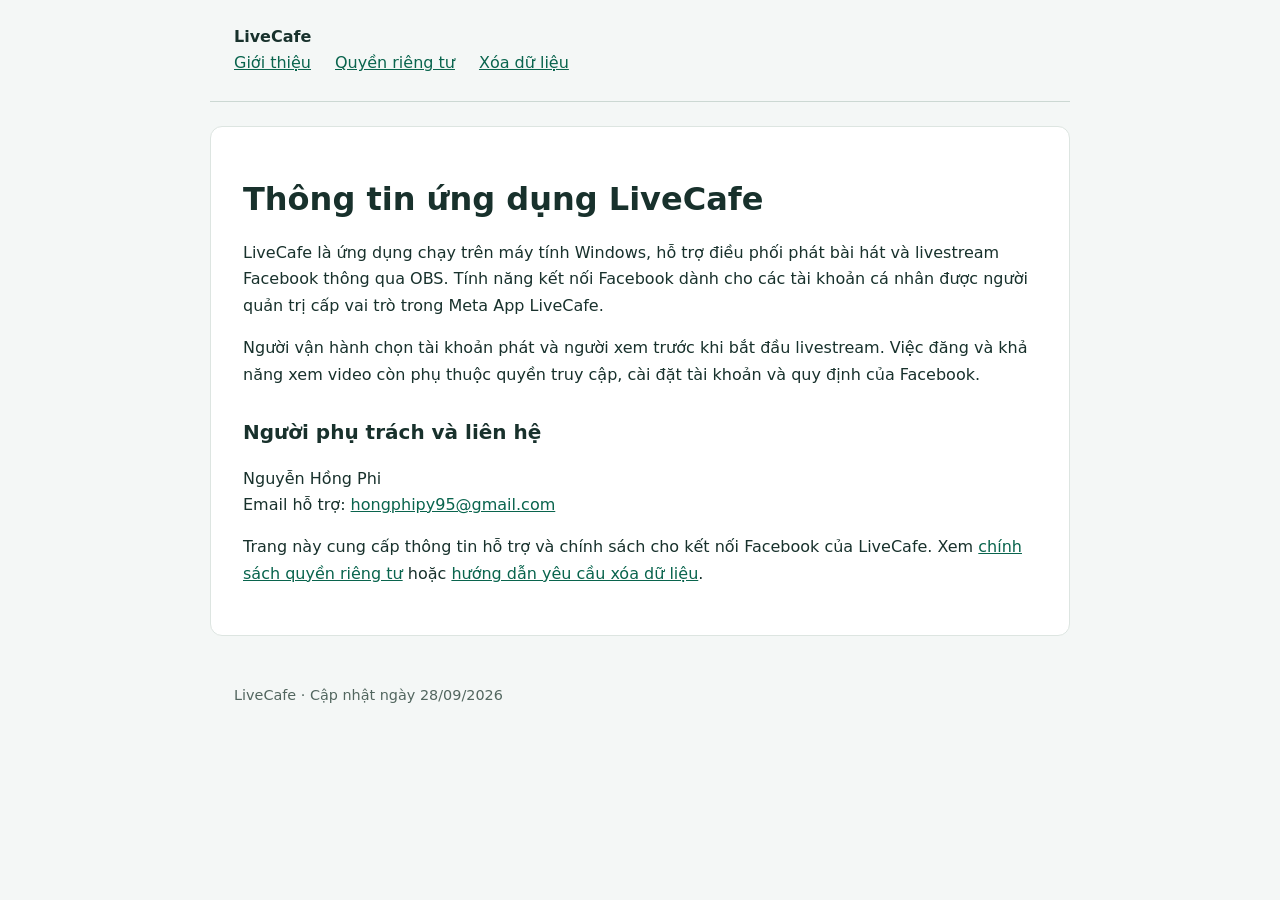
==== index.html @ 020ec1a1 "docs: publish LiveCafe support and privacy pages" ====
<!doctype html>
<html lang="vi"><head><meta charset="utf-8"><meta name="viewport" content="width=device-width,initial-scale=1"><title>LiveCafe — Thông tin ứng dụng</title><link rel="stylesheet" href="style.css"></head>
<body><header><strong>LiveCafe</strong><nav aria-label="Điều hướng"><a href="index.html">Giới thiệu</a><a href="privacy.html">Quyền riêng tư</a><a href="data-deletion.html">Xóa dữ liệu</a></nav></header>
<main><h1>Thông tin ứng dụng LiveCafe</h1>
<p>LiveCafe là ứng dụng chạy trên máy tính Windows, hỗ trợ điều phối phát bài hát và livestream Facebook thông qua OBS. Tính năng kết nối Facebook dành cho các tài khoản cá nhân được người quản trị cấp vai trò trong Meta App LiveCafe.</p>
<p>Người vận hành chọn tài khoản phát và người xem trước khi bắt đầu livestream. Việc đăng và khả năng xem video còn phụ thuộc quyền truy cập, cài đặt tài khoản và quy định của Facebook.</p>
<h2>Người phụ trách và liên hệ</h2><p>Nguyễn Hồng Phi<br>Email hỗ trợ: <a href="mailto:hongphipy95@gmail.com">hongphipy95@gmail.com</a></p>
<p>Trang này cung cấp thông tin hỗ trợ và chính sách cho kết nối Facebook của LiveCafe. Xem <a href="privacy.html">chính sách quyền riêng tư</a> hoặc <a href="data-deletion.html">hướng dẫn yêu cầu xóa dữ liệu</a>.</p>
</main><footer>LiveCafe · Cập nhật ngày 28/09/2026</footer></body></html>
---- style.css ----
:root{font-family:system-ui,-apple-system,"Segoe UI",sans-serif;color:#18312c;background:#f4f7f6;line-height:1.65}*{box-sizing:border-box}body{margin:0}header,main,footer{max-width:860px;margin:auto;padding:24px}header{border-bottom:1px solid #ccd8d3}nav{display:flex;flex-wrap:wrap;gap:12px 24px}a{color:#09644d}main{background:white;margin:24px auto;border:1px solid #dde5e1;border-radius:12px;padding:32px}h1{line-height:1.2;font-size:2rem}h2{font-size:1.25rem;margin-top:28px}li{margin:8px 0}.draft{padding:12px 16px;background:#fff3d3;border-left:4px solid #aa7100}footer{font-size:.9rem;color:#52665f}@media(max-width:600px){main{margin:12px;padding:20px}header,footer{padding:20px}}
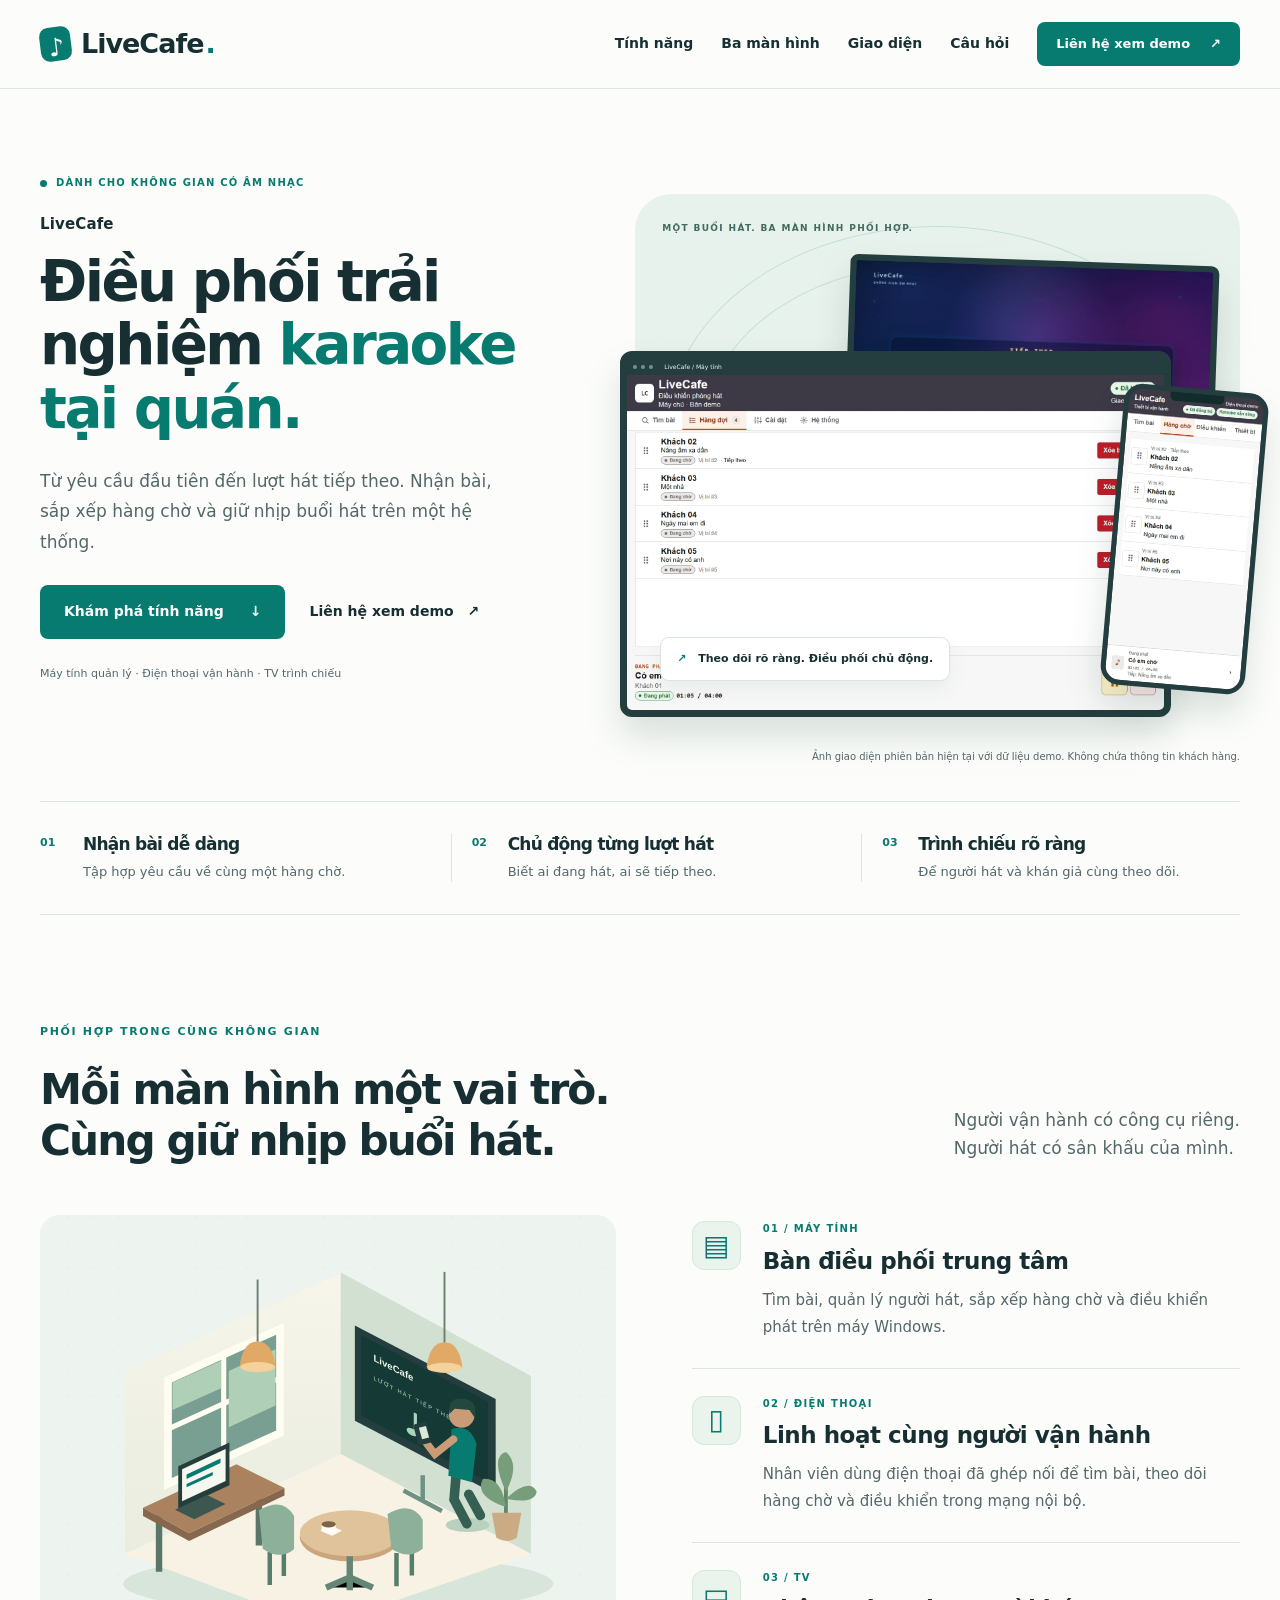
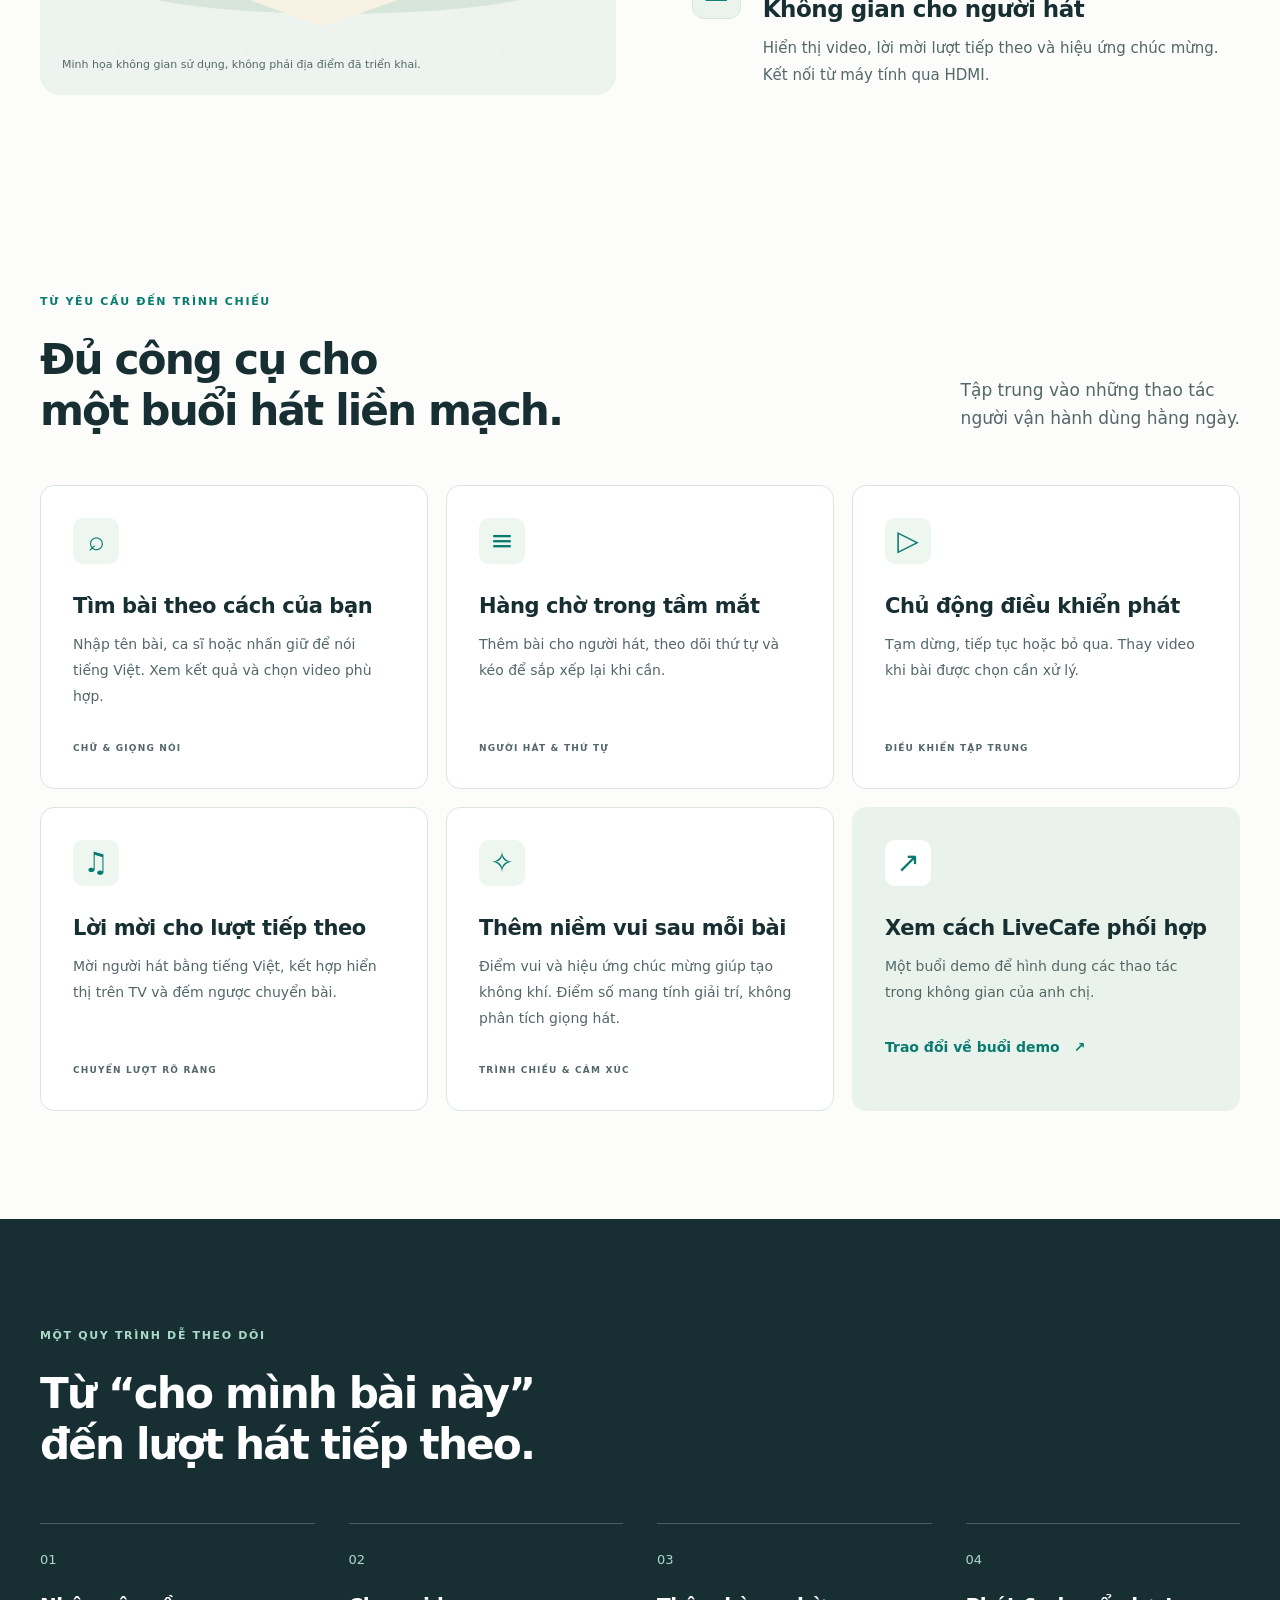
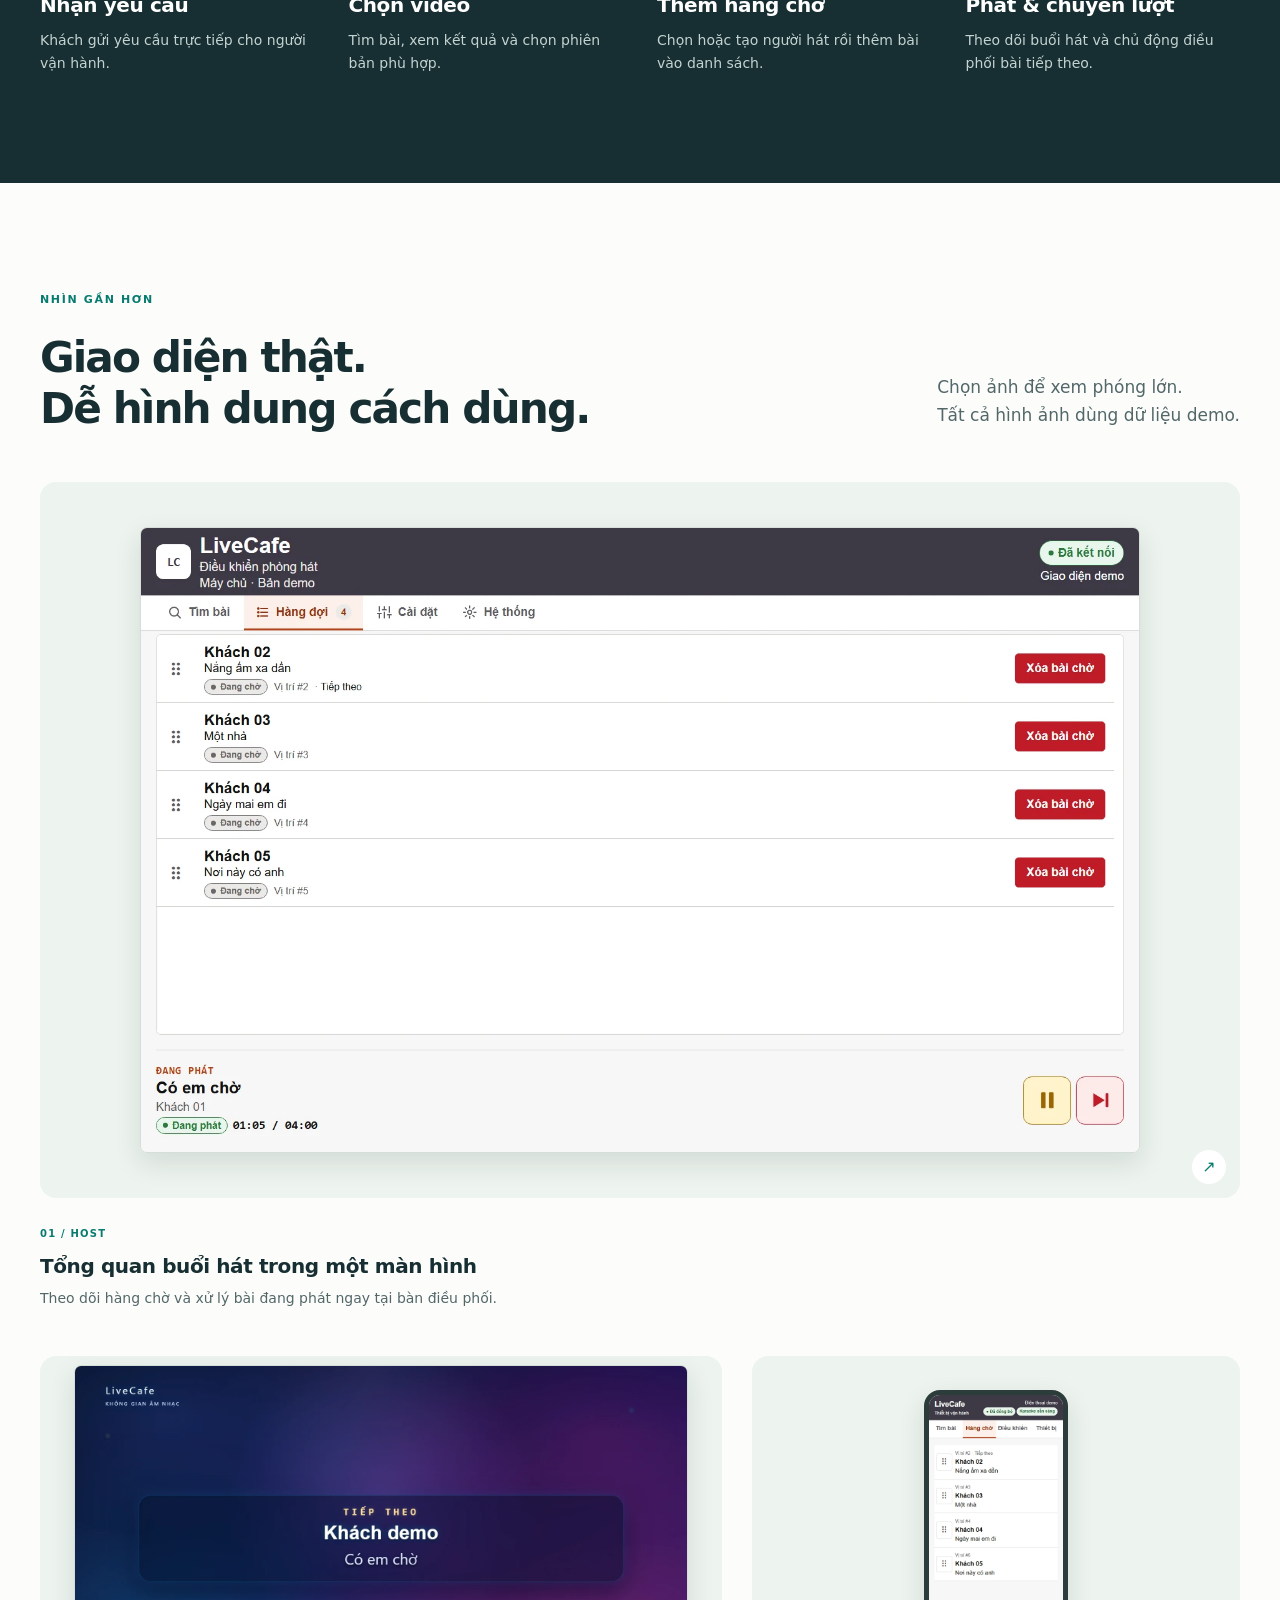
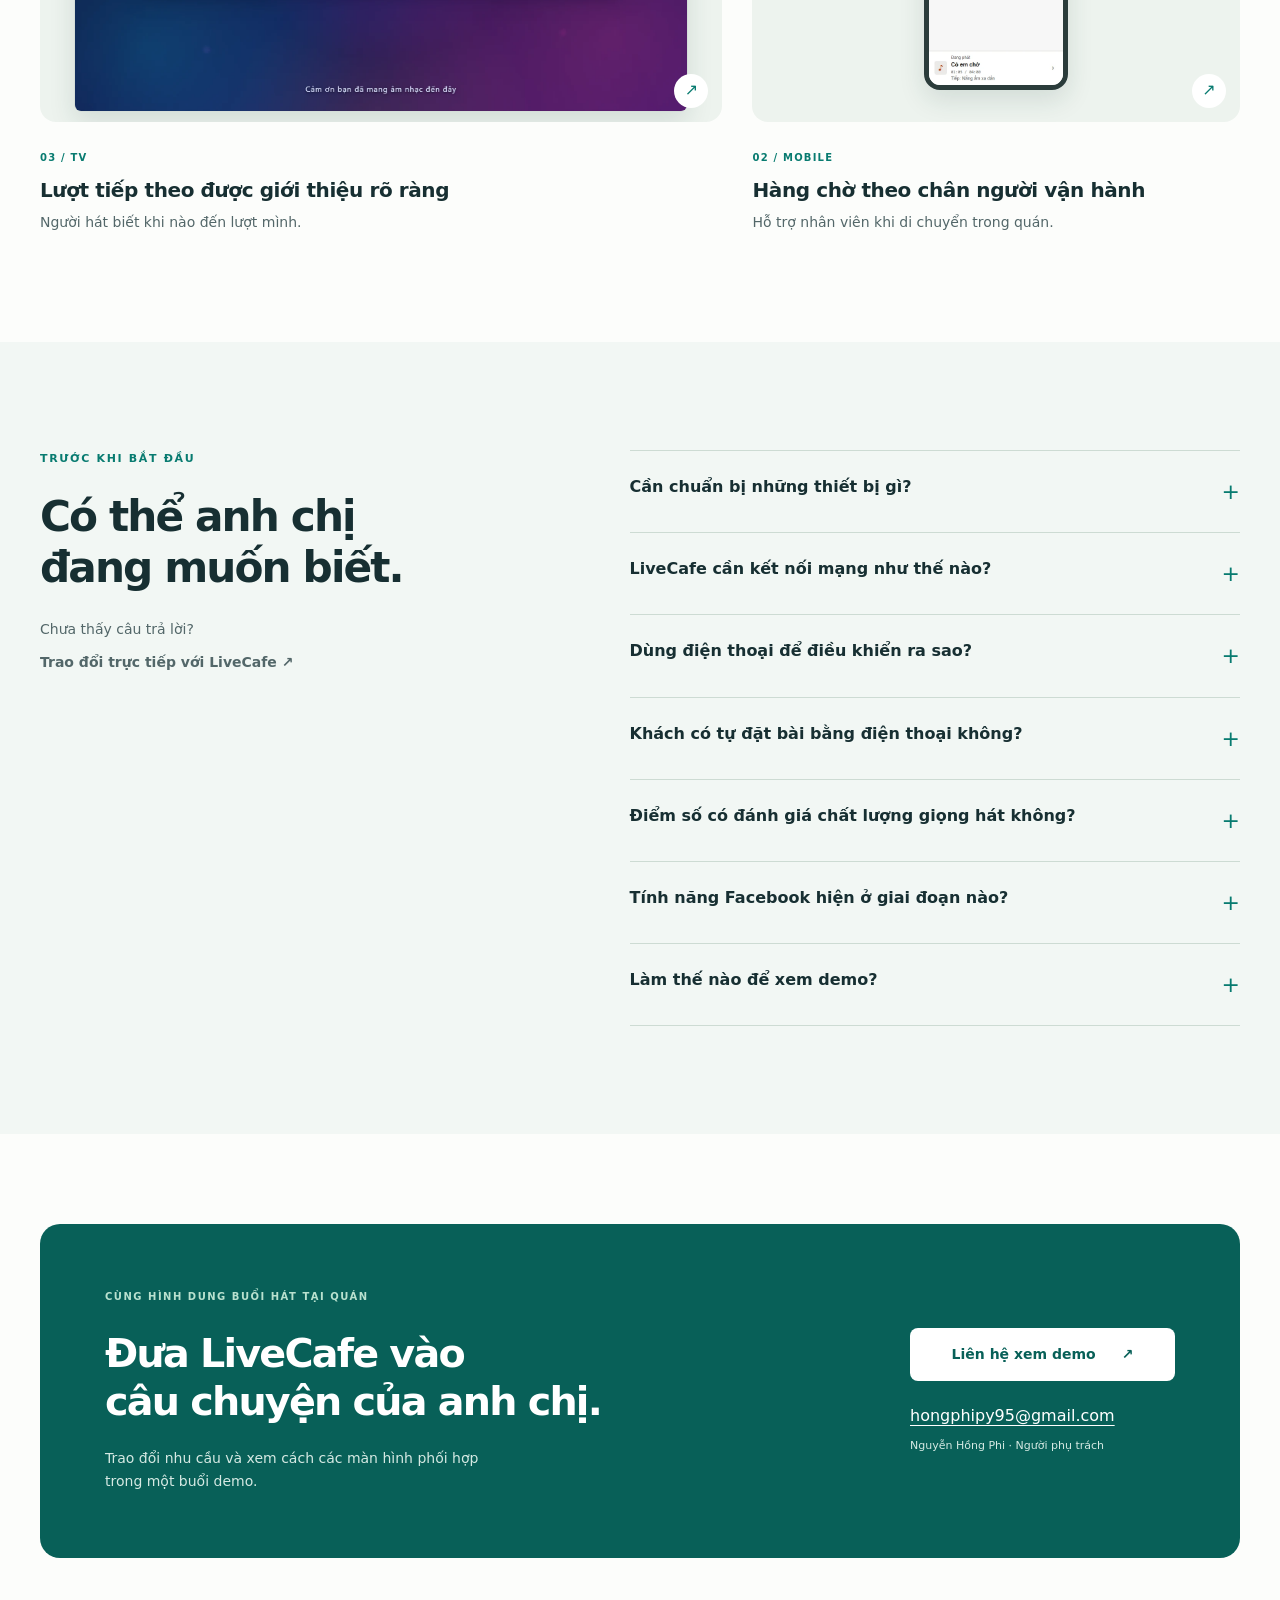
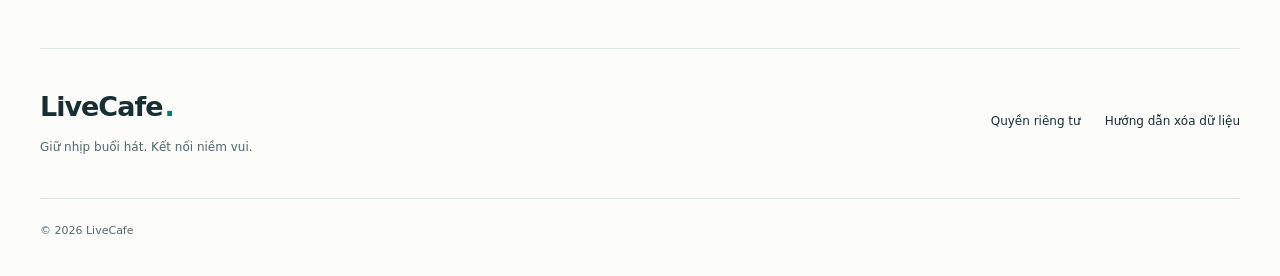
==== commit 1a99eae0: "feat: introduce LiveCafe karaoke product website" ====
--- a/index.html
+++ b/index.html
@@ -1,9 +1,86 @@
 <!doctype html>
-<html lang="vi"><head><meta charset="utf-8"><meta name="viewport" content="width=device-width,initial-scale=1"><title>LiveCafe — Thông tin ứng dụng</title><link rel="stylesheet" href="style.css"></head>
-<body><header><strong>LiveCafe</strong><nav aria-label="Điều hướng"><a href="index.html">Giới thiệu</a><a href="privacy.html">Quyền riêng tư</a><a href="data-deletion.html">Xóa dữ liệu</a></nav></header>
-<main><h1>Thông tin ứng dụng LiveCafe</h1>
-<p>LiveCafe là ứng dụng chạy trên máy tính Windows, hỗ trợ điều phối phát bài hát và livestream Facebook thông qua OBS. Tính năng kết nối Facebook dành cho các tài khoản cá nhân được người quản trị cấp vai trò trong Meta App LiveCafe.</p>
-<p>Người vận hành chọn tài khoản phát và người xem trước khi bắt đầu livestream. Việc đăng và khả năng xem video còn phụ thuộc quyền truy cập, cài đặt tài khoản và quy định của Facebook.</p>
-<h2>Người phụ trách và liên hệ</h2><p>Nguyễn Hồng Phi<br>Email hỗ trợ: <a href="mailto:hongphipy95@gmail.com">hongphipy95@gmail.com</a></p>
-<p>Trang này cung cấp thông tin hỗ trợ và chính sách cho kết nối Facebook của LiveCafe. Xem <a href="privacy.html">chính sách quyền riêng tư</a> hoặc <a href="data-deletion.html">hướng dẫn yêu cầu xóa dữ liệu</a>.</p>
-</main><footer>LiveCafe · Cập nhật ngày 28/09/2026</footer></body></html>
+<html lang="vi">
+<head>
+  <meta charset="utf-8">
+  <meta name="viewport" content="width=device-width,initial-scale=1">
+  <meta name="theme-color" content="#087b70">
+  <title>LiveCafe — Điều phối trải nghiệm karaoke tại quán</title>
+  <meta name="description" content="Nhận yêu cầu bài hát, quản lý hàng chờ và điều phối lượt hát với LiveCafe. Máy tính, điện thoại vận hành và TV cùng phối hợp. Liên hệ xem demo.">
+  <link rel="canonical" href="https://hongphipy95.github.io/livecafe-site/">
+  <meta property="og:type" content="website">
+  <meta property="og:locale" content="vi_VN">
+  <meta property="og:title" content="LiveCafe — Điều phối trải nghiệm karaoke tại quán">
+  <meta property="og:description" content="Từ yêu cầu đầu tiên đến lượt hát tiếp theo. Khám phá LiveCafe và liên hệ xem demo.">
+  <meta property="og:url" content="https://hongphipy95.github.io/livecafe-site/">
+  <meta property="og:image" content="https://hongphipy95.github.io/livecafe-site/assets/share.jpg">
+  <meta property="og:image:width" content="1200"><meta property="og:image:height" content="630">
+  <meta property="og:image:alt" content="LiveCafe — Máy tính, điện thoại và TV phối hợp điều phối karaoke">
+  <meta name="twitter:card" content="summary_large_image">
+  <link rel="icon" href="assets/favicon.svg" type="image/svg+xml">
+  <link rel="stylesheet" href="style.css">
+  <script src="site.js" defer></script>
+</head>
+<body>
+<a class="skip-link" href="#main">Đến nội dung chính</a>
+<header class="site-header"><div class="container header-inner">
+  <a class="wordmark" href="index.html" aria-label="LiveCafe — Trang chủ"><span class="brand-symbol" aria-hidden="true">♪</span>LiveCafe<span class="brand-dot">.</span></a>
+  <button class="menu-toggle" type="button" aria-expanded="false" aria-controls="main-nav" hidden>Menu <span aria-hidden="true">☰</span></button>
+  <nav id="main-nav" aria-label="Điều hướng chính"><a href="#tinh-nang">Tính năng</a><a href="#ba-man-hinh">Ba màn hình</a><a href="#giao-dien">Giao diện</a><a href="#cau-hoi">Câu hỏi</a><a class="button small" href="#lien-he">Liên hệ xem demo <span aria-hidden="true">↗</span></a></nav>
+</div></header>
+<main id="main">
+<section class="hero container" aria-labelledby="hero-title">
+  <div class="hero-copy"><p class="eyebrow"><span class="status-dot" aria-hidden="true"></span> DÀNH CHO KHÔNG GIAN CÓ ÂM NHẠC</p>
+    <h1 id="hero-title"><span class="hero-brand">LiveCafe</span>Điều phối trải nghiệm <em>karaoke tại quán.</em></h1>
+    <p class="lead">Từ yêu cầu đầu tiên đến lượt hát tiếp theo. Nhận bài, sắp xếp hàng chờ và giữ nhịp buổi hát trên một hệ thống.</p>
+    <div class="actions"><a class="button" href="#tinh-nang">Khám phá tính năng <span aria-hidden="true">↓</span></a><a class="text-link" href="mailto:hongphipy95@gmail.com?subject=LiveCafe%20%E2%80%94%20Li%C3%AAn%20h%E1%BB%87%20xem%20demo">Liên hệ xem demo <span aria-hidden="true">↗</span></a></div>
+    <p class="hero-note">Máy tính quản lý · Điện thoại vận hành · TV trình chiếu</p>
+  </div>
+  <div class="hero-visual"><div class="visual-orbit" aria-hidden="true"></div><span class="visual-caption">MỘT BUỔI HÁT. BA MÀN HÌNH PHỐI HỢP.</span>
+    <div class="device desktop-device"><div class="device-bar"><i></i><i></i><i></i><span>LiveCafe / Máy tính</span></div><img src="assets/host.webp" width="1600" height="1000" alt="Giao diện LiveCafe trên máy tính với danh sách người hát, bài chờ và điều khiển bài đang phát" fetchpriority="high"></div>
+    <div class="device tv-device"><img src="assets/tv.webp" width="1600" height="900" alt="TV hiển thị lời mời người hát tiếp theo trong dữ liệu demo"></div>
+    <div class="device phone-device"><div class="phone-speaker" aria-hidden="true"></div><img src="assets/mobile.webp" width="390" height="844" alt="Điện thoại của người vận hành hiển thị hàng chờ được đồng bộ"></div>
+    <span class="visual-tag"><span aria-hidden="true">↗</span> Theo dõi rõ ràng. Điều phối chủ động.</span>
+  </div>
+</section>
+<div class="demo-caption container">Ảnh giao diện phiên bản hiện tại với dữ liệu demo. Không chứa thông tin khách hàng.</div>
+<section class="value-strip container" aria-label="Giá trị sử dụng">
+ <div><span class="index">01</span><h2>Nhận bài dễ dàng</h2><p>Tập hợp yêu cầu về cùng một hàng chờ.</p></div>
+ <div><span class="index">02</span><h2>Chủ động từng lượt hát</h2><p>Biết ai đang hát, ai sẽ tiếp theo.</p></div>
+ <div><span class="index">03</span><h2>Trình chiếu rõ ràng</h2><p>Để người hát và khán giả cùng theo dõi.</p></div>
+</section>
+<section id="ba-man-hinh" class="section screens-section"><div class="container">
+ <div class="section-heading"><div><p class="eyebrow">PHỐI HỢP TRONG CÙNG KHÔNG GIAN</p><h2>Mỗi màn hình một vai trò.<br>Cùng giữ nhịp buổi hát.</h2></div><p>Người vận hành có công cụ riêng.<br>Người hát có sân khấu của mình.</p></div>
+ <div class="screens-layout"><figure class="venue-figure"><img src="assets/cafe.svg" width="900" height="690" loading="lazy" alt="Minh họa quán cà phê có bàn điều khiển, điện thoại nhân viên và màn hình TV phục vụ buổi hát"><figcaption>Minh họa không gian sử dụng, không phải địa điểm đã triển khai.</figcaption></figure>
+ <div class="screen-roles"><article><span class="role-icon" aria-hidden="true">▤</span><div><p class="overline">01 / MÁY TÍNH</p><h3>Bàn điều phối trung tâm</h3><p>Tìm bài, quản lý người hát, sắp xếp hàng chờ và điều khiển phát trên máy Windows.</p></div></article><article><span class="role-icon" aria-hidden="true">▯</span><div><p class="overline">02 / ĐIỆN THOẠI</p><h3>Linh hoạt cùng người vận hành</h3><p>Nhân viên dùng điện thoại đã ghép nối để tìm bài, theo dõi hàng chờ và điều khiển trong mạng nội bộ.</p></div></article><article><span class="role-icon" aria-hidden="true">▭</span><div><p class="overline">03 / TV</p><h3>Không gian cho người hát</h3><p>Hiển thị video, lời mời lượt tiếp theo và hiệu ứng chúc mừng. Kết nối từ máy tính qua HDMI.</p></div></article></div></div>
+</div></section>
+<section id="tinh-nang" class="section container">
+ <div class="section-heading"><div><p class="eyebrow">TỪ YÊU CẦU ĐẾN TRÌNH CHIẾU</p><h2>Đủ công cụ cho<br>một buổi hát liền mạch.</h2></div><p>Tập trung vào những thao tác<br>người vận hành dùng hằng ngày.</p></div>
+ <div class="features-grid">
+  <article class="feature"><span class="feature-icon" aria-hidden="true">⌕</span><h3>Tìm bài theo cách của bạn</h3><p>Nhập tên bài, ca sĩ hoặc nhấn giữ để nói tiếng Việt. Xem kết quả và chọn video phù hợp.</p><span class="feature-label">CHỮ & GIỌNG NÓI</span></article>
+  <article class="feature"><span class="feature-icon" aria-hidden="true">≡</span><h3>Hàng chờ trong tầm mắt</h3><p>Thêm bài cho người hát, theo dõi thứ tự và kéo để sắp xếp lại khi cần.</p><span class="feature-label">NGƯỜI HÁT & THỨ TỰ</span></article>
+  <article class="feature"><span class="feature-icon" aria-hidden="true">▷</span><h3>Chủ động điều khiển phát</h3><p>Tạm dừng, tiếp tục hoặc bỏ qua. Thay video khi bài được chọn cần xử lý.</p><span class="feature-label">ĐIỀU KHIỂN TẬP TRUNG</span></article>
+  <article class="feature"><span class="feature-icon" aria-hidden="true">♫</span><h3>Lời mời cho lượt tiếp theo</h3><p>Mời người hát bằng tiếng Việt, kết hợp hiển thị trên TV và đếm ngược chuyển bài.</p><span class="feature-label">CHUYỂN LƯỢT RÕ RÀNG</span></article>
+  <article class="feature"><span class="feature-icon" aria-hidden="true">✧</span><h3>Thêm niềm vui sau mỗi bài</h3><p>Điểm vui và hiệu ứng chúc mừng giúp tạo không khí. Điểm số mang tính giải trí, không phân tích giọng hát.</p><span class="feature-label">TRÌNH CHIẾU & CẢM XÚC</span></article>
+  <article class="feature feature-note"><span class="feature-icon" aria-hidden="true">↗</span><h3>Xem cách LiveCafe phối hợp</h3><p>Một buổi demo để hình dung các thao tác trong không gian của anh chị.</p><a class="text-link" href="#lien-he">Trao đổi về buổi demo <span aria-hidden="true">↗</span></a></article>
+ </div>
+</section>
+<section class="workflow section"><div class="container"><p class="eyebrow">MỘT QUY TRÌNH DỄ THEO DÕI</p><h2>Từ “cho mình bài này”<br>đến lượt hát tiếp theo.</h2><ol class="steps"><li><span>01</span><h3>Nhận yêu cầu</h3><p>Khách gửi yêu cầu trực tiếp cho người vận hành.</p></li><li><span>02</span><h3>Chọn video</h3><p>Tìm bài, xem kết quả và chọn phiên bản phù hợp.</p></li><li><span>03</span><h3>Thêm hàng chờ</h3><p>Chọn hoặc tạo người hát rồi thêm bài vào danh sách.</p></li><li><span>04</span><h3>Phát & chuyển lượt</h3><p>Theo dõi buổi hát và chủ động điều phối bài tiếp theo.</p></li></ol></div></section>
+<section id="giao-dien" class="section container"><div class="section-heading"><div><p class="eyebrow">NHÌN GẦN HƠN</p><h2>Giao diện thật.<br>Dễ hình dung cách dùng.</h2></div><p>Chọn ảnh để xem phóng lớn.<br>Tất cả hình ảnh dùng dữ liệu demo.</p></div>
+ <div class="gallery"><figure class="gallery-host"><a class="gallery-link" href="assets/host.webp" data-gallery data-caption="Máy tính — theo dõi người hát, bài chờ và điều khiển phát." aria-label="Phóng lớn giao diện máy tính"><div class="gallery-frame"><img src="assets/host.webp" width="1600" height="1000" loading="lazy" alt="Giao diện máy tính với bốn bài chờ và thanh điều khiển bài đang phát"><span class="zoom" aria-hidden="true">↗</span></div></a><figcaption><span>01 / HOST</span><h3>Tổng quan buổi hát trong một màn hình</h3><p>Theo dõi hàng chờ và xử lý bài đang phát ngay tại bàn điều phối.</p></figcaption></figure>
+ <figure class="gallery-mobile"><a class="gallery-link" href="assets/mobile.webp" data-gallery data-caption="Điện thoại — hàng chờ dành cho nhân viên đã ghép nối." aria-label="Phóng lớn giao diện điện thoại"><div class="gallery-frame"><img src="assets/mobile.webp" width="390" height="844" loading="lazy" alt="Hàng chờ trên điện thoại của nhân viên với danh sách bài và người hát demo"><span class="zoom" aria-hidden="true">↗</span></div></a><figcaption><span>02 / MOBILE</span><h3>Hàng chờ theo chân người vận hành</h3><p>Hỗ trợ nhân viên khi di chuyển trong quán.</p></figcaption></figure>
+ <figure class="gallery-tv"><a class="gallery-link" href="assets/tv.webp" data-gallery data-caption="TV — lời mời lượt tiếp theo, dành cho người hát và khán giả." aria-label="Phóng lớn giao diện TV"><div class="gallery-frame"><img src="assets/tv.webp" width="1600" height="900" loading="lazy" alt="TV hiển thị tên người hát demo và tên bài sắp phát"><span class="zoom" aria-hidden="true">↗</span></div></a><figcaption><span>03 / TV</span><h3>Lượt tiếp theo được giới thiệu rõ ràng</h3><p>Người hát biết khi nào đến lượt mình.</p></figcaption></figure></div>
+</section>
+<section id="cau-hoi" class="section faq-section"><div class="container faq-layout"><div><p class="eyebrow">TRƯỚC KHI BẮT ĐẦU</p><h2>Có thể anh chị<br>đang muốn biết.</h2><p>Chưa thấy câu trả lời?<br><a class="text-link" href="#lien-he">Trao đổi trực tiếp với LiveCafe ↗</a></p></div><div class="faq-list">
+ <details><summary>Cần chuẩn bị những thiết bị gì?</summary><p>Một máy tính Windows, TV hoặc màn hình kết nối HDMI và hệ thống âm thanh phù hợp với quán. Điện thoại là công cụ bổ sung cho nhân viên vận hành. Khi trao đổi demo, anh chị có thể gửi thông tin thiết bị đang có để cùng kiểm tra cách bố trí.</p></details>
+ <details><summary>LiveCafe cần kết nối mạng như thế nào?</summary><p>Cần Internet để tìm và phát video trực tuyến. Điện thoại vận hành kết nối mạng nội bộ với máy tính Host. Chất lượng phát còn phụ thuộc đường truyền và nguồn video.</p></details>
+ <details><summary>Dùng điện thoại để điều khiển ra sao?</summary><p>Người vận hành ghép nối điện thoại từ máy Host, sau đó dùng giao diện trên trình duyệt để tìm bài, quản lý hàng chờ và điều khiển. Tìm bằng giọng nói trên điện thoại cần kết nối HTTPS tin cậy và quyền sử dụng micro.</p></details>
+ <details><summary>Khách có tự đặt bài bằng điện thoại không?</summary><p>Phiên bản hiện tại dành quyền chọn và thêm bài cho người vận hành. Khách gửi yêu cầu trực tiếp cho nhân viên. Mã QR được dùng để ghép nối thiết bị vận hành, không phải để khách tự đặt bài.</p></details>
+ <details><summary>Điểm số có đánh giá chất lượng giọng hát không?</summary><p>Không. Điểm số và hiệu ứng chúc mừng chỉ mang tính giải trí, giúp tạo không khí cho buổi hát. LiveCafe không dùng điểm này để phân tích hay đánh giá giọng hát.</p></details>
+ <details><summary>Tính năng Facebook hiện ở giai đoạn nào?</summary><p>Công việc kết nối Facebook đang tạm dừng. Livestream Công khai chưa được giới thiệu là khả năng đã hoàn thiện; nội dung demo hiện tập trung vào trải nghiệm karaoke và điều phối tại quán.</p></details>
+ <details><summary>Làm thế nào để xem demo?</summary><p>Gửi email đến <a href="mailto:hongphipy95@gmail.com?subject=LiveCafe%20%E2%80%94%20Li%C3%AAn%20h%E1%BB%87%20xem%20demo">hongphipy95@gmail.com</a> với tiêu đề “LiveCafe — Liên hệ xem demo”. Anh chị có thể mô tả ngắn không gian, thiết bị hiện có và nội dung muốn xem.</p></details>
+ </div></div></section>
+<section id="lien-he" class="contact-section container"><div class="contact-card"><div><p class="eyebrow">CÙNG HÌNH DUNG BUỔI HÁT TẠI QUÁN</p><h2>Đưa LiveCafe vào<br>câu chuyện của anh chị.</h2><p>Trao đổi nhu cầu và xem cách các màn hình phối hợp<br class="desktop-break"> trong một buổi demo.</p></div><div class="contact-actions"><a class="button light" href="mailto:hongphipy95@gmail.com?subject=LiveCafe%20%E2%80%94%20Li%C3%AAn%20h%E1%BB%87%20xem%20demo">Liên hệ xem demo <span aria-hidden="true">↗</span></a><a class="email" href="mailto:hongphipy95@gmail.com?subject=LiveCafe%20%E2%80%94%20Li%C3%AAn%20h%E1%BB%87%20xem%20demo">hongphipy95@gmail.com</a><p>Nguyễn Hồng Phi · Người phụ trách</p></div></div></section>
+</main>
+<footer class="site-footer container"><div><a class="wordmark" href="index.html">LiveCafe<span class="brand-dot">.</span></a><p>Giữ nhịp buổi hát. Kết nối niềm vui.</p></div><nav aria-label="Chính sách"><a href="privacy.html">Quyền riêng tư</a><a href="data-deletion.html">Hướng dẫn xóa dữ liệu</a></nav><p class="copyright">© 2026 LiveCafe</p></footer>
+<dialog class="lightbox" aria-labelledby="lightbox-caption"><button type="button" class="close-lightbox" aria-label="Đóng ảnh phóng lớn">Đóng <span aria-hidden="true">×</span></button><img alt=""><p id="lightbox-caption"></p></dialog>
+</body></html>
--- a/style.css
+++ b/style.css
@@ -1 +1,11 @@
-:root{font-family:system-ui,-apple-system,"Segoe UI",sans-serif;color:#18312c;background:#f4f7f6;line-height:1.65}*{box-sizing:border-box}body{margin:0}header,main,footer{max-width:860px;margin:auto;padding:24px}header{border-bottom:1px solid #ccd8d3}nav{display:flex;flex-wrap:wrap;gap:12px 24px}a{color:#09644d}main{background:white;margin:24px auto;border:1px solid #dde5e1;border-radius:12px;padding:32px}h1{line-height:1.2;font-size:2rem}h2{font-size:1.25rem;margin-top:28px}li{margin:8px 0}.draft{padding:12px 16px;background:#fff3d3;border-left:4px solid #aa7100}footer{font-size:.9rem;color:#52665f}@media(max-width:600px){main{margin:12px;padding:20px}header,footer{padding:20px}}
+@charset "UTF-8";
+:root{--ink:#172f32;--muted:#536769;--teal:#087b70;--teal-dark:#086058;--line:#dae5e1;--mist:#f2f7f4;--paper:#fcfdfb;--radius:20px;--font:system-ui,-apple-system,"Segoe UI",sans-serif}
+*{box-sizing:border-box}html{scroll-behavior:smooth;scroll-padding-top:105px}body{margin:0;background:var(--paper);color:var(--ink);font-family:var(--font);font-size:16px;line-height:1.65}body.modal-open{overflow:hidden}a{color:inherit;text-underline-offset:4px}button{font:inherit;cursor:pointer}img{display:block;max-width:100%;height:auto}button,a,summary{-webkit-tap-highlight-color:transparent}a:focus-visible,button:focus-visible,summary:focus-visible{outline:3px solid #c46116;outline-offset:5px}h1,h2,h3,p,figure{margin:0}h1,h2,h3{line-height:1.2}h1,h2{letter-spacing:-.045em}h3{letter-spacing:-.02em}p{color:var(--muted)}.container{width:min(1240px,calc(100% - 80px));margin-inline:auto}.section{padding-block:108px}.eyebrow{font-size:11px;font-weight:750;letter-spacing:.15em;color:var(--teal);margin-bottom:24px}.section h2{font-size:clamp(32px,3.3vw,48px);font-weight:650}.section-heading{display:flex;justify-content:space-between;align-items:flex-end;gap:40px;margin-bottom:48px}.section-heading>p{font-size:17px;max-width:350px;padding-bottom:5px}.wordmark{text-decoration:none;font-size:27px;font-weight:750;letter-spacing:-1px;display:inline-flex;align-items:center;gap:2px}.brand-dot{color:var(--teal)}.brand-symbol{display:inline-grid;place-items:center;background:var(--teal);color:white;width:31px;height:34px;border-radius:9px;font-size:25px;margin-right:8px;transform:rotate(-7deg)}.site-header{position:sticky;top:0;z-index:20;background:rgba(252,253,251,.97);border-bottom:1px solid var(--line)}.header-inner{min-height:88px;display:flex;align-items:center;justify-content:space-between;gap:28px}.site-header nav{display:flex;align-items:center;gap:28px}.site-header nav>a:not(.button){text-decoration:none;font-size:14px;font-weight:550}.site-header nav>a:hover{color:var(--teal)}.button{min-height:52px;padding:14px 23px;display:inline-flex;justify-content:center;align-items:center;gap:26px;background:var(--teal);color:#fff;border:1px solid transparent;border-radius:8px;text-decoration:none;font-size:14px;font-weight:650;transition:background .18s,transform .18s}.button:hover{background:var(--teal-dark);color:#fff!important;transform:translateY(-2px)}.button.small{min-height:44px;padding:10px 18px;font-size:13px;gap:20px}.text-link{font-size:14px;font-weight:650;text-decoration:none;display:inline-flex;align-items:center;gap:14px;min-height:44px}.text-link:hover{color:var(--teal);text-decoration:underline}.skip-link{position:fixed;top:-100px;left:20px;background:#fff;padding:12px;z-index:100}.skip-link:focus{top:12px}.menu-toggle{display:none;background:none;border:1px solid var(--line);border-radius:7px;min-height:44px;padding:7px 12px;color:var(--ink)}.menu-toggle[hidden]{display:none}
+.hero{display:grid;grid-template-columns:.95fr 1.05fr;align-items:center;gap:48px;padding-top:86px;padding-bottom:66px;min-height:660px}.hero .eyebrow{font-size:10px;letter-spacing:.12em;display:flex;align-items:center;gap:9px}.status-dot{width:7px;height:7px;flex:none;border-radius:50%;background:var(--teal)}h1{font-size:clamp(40px,4.4vw,61px);font-weight:650;line-height:1.13}.hero-brand{display:block;font-size:15px;letter-spacing:.01em;margin-bottom:17px;font-weight:650}.hero h1 em{font-style:normal;color:var(--teal)}.lead{font-size:17px;line-height:1.8;margin-top:25px;max-width:475px}.actions{display:flex;gap:24px;align-items:center;flex-wrap:wrap;margin-top:28px}.hero-note{font-size:11px;margin-top:26px}.hero-visual{position:relative;min-width:0;height:470px;background:#e8f2ec;border-radius:36px 36px 110px 36px}.visual-orbit{position:absolute;inset:32px;border:1px solid #c5dfd2;border-radius:50%}.visual-orbit:after{content:"";position:absolute;inset:36px;border:1px solid #c5dfd2;border-radius:50%}.visual-caption{position:absolute;top:27px;left:27px;font-size:9px;letter-spacing:.15em;color:#416a61;font-weight:700}.device{position:absolute;overflow:hidden;border:7px solid #243d3e;border-radius:12px;background:#243d3e;box-shadow:0 20px 35px #123f3226}.desktop-device{top:157px;left:-15px;width:91%;z-index:2}.device-bar{height:17px;display:flex;align-items:center;gap:4px;padding:0 6px;color:#eef6f2;font-size:6px}.device-bar i{width:4px;height:4px;border-radius:50%;background:#6f9490}.device-bar span{margin-left:7px}.tv-device{width:61%;top:66px;right:24px;border-width:6px;transform:rotate(2deg);border-radius:8px}.phone-device{width:24%;right:-17px;top:194px;z-index:3;border-radius:19px;border-width:5px;transform:rotate(5deg)}.phone-speaker{height:9px;width:40%;background:#122b2d;border-radius:0 0 5px 5px;position:absolute;top:0;left:30%}.visual-tag{position:absolute;bottom:-17px;left:25px;z-index:4;background:white;border:1px solid var(--line);box-shadow:0 8px 20px #143b3010;padding:12px 16px;border-radius:9px;font-size:11px;font-weight:650}.visual-tag span{color:var(--teal);margin-right:8px}.demo-caption{text-align:right;font-size:10px;color:var(--muted);padding-bottom:35px}.value-strip{border-block:1px solid var(--line);display:grid;grid-template-columns:repeat(3,1fr);padding-block:32px;gap:32px}.value-strip>div{position:relative;padding-left:43px}.value-strip>div+div{border-left:1px solid var(--line);padding-left:56px}.index{position:absolute;left:0;top:0;font-size:11px;font-weight:650;color:var(--teal)}.value-strip>div+div .index{left:20px}.value-strip h2{font-size:17px;margin-bottom:7px}.value-strip p{font-size:13px}
+.screens-section{padding-bottom:90px}.screens-layout{display:grid;grid-template-columns:1.05fr 1fr;gap:76px;align-items:center}.venue-figure{margin:0;background:#edf3ee;border-radius:var(--radius);overflow:hidden}.venue-figure img{width:100%}.venue-figure figcaption{padding:0 22px 21px;font-size:11px;color:var(--muted)}.screen-roles article{display:flex;gap:22px;padding-block:27px;border-bottom:1px solid var(--line)}.screen-roles article:first-child{padding-top:0}.screen-roles article:last-child{border-bottom:0;padding-bottom:0}.role-icon{display:grid;place-items:center;width:49px;height:49px;flex:none;background:#eaf4ed;border:1px solid #d4e8dc;color:var(--teal);border-radius:12px;font-size:28px}.overline{font-size:10px;letter-spacing:.13em;color:var(--teal);font-weight:700;margin-bottom:10px}.screen-roles h3{font-size:23px;margin-bottom:11px}.screen-roles p:not(.overline){font-size:15px;line-height:1.8}.features-grid{display:grid;grid-template-columns:repeat(3,1fr);gap:18px}.feature{border:1px solid var(--line);border-radius:14px;padding:32px;display:flex;flex-direction:column;align-items:flex-start;background:#fff;min-height:304px}.feature-icon{height:46px;width:46px;display:grid;place-items:center;color:var(--teal);background:#eef6f0;border-radius:10px;font-size:28px;margin-bottom:30px}.feature h3{font-size:21px;margin-bottom:13px}.feature p{font-size:14px;line-height:1.85}.feature-label{margin-top:auto;padding-top:27px;font-size:9px;letter-spacing:.13em;font-weight:650;color:var(--muted)}.feature-note{background:#eaf3eb;border-color:#eaf3eb}.feature-note .feature-icon{background:#fff}.feature-note .text-link{margin-top:20px;color:var(--teal)}.workflow{background:var(--ink);color:#fff}.workflow .eyebrow{color:#a9d9c7}.workflow h2{max-width:660px}.steps{padding:0;list-style:none;display:grid;grid-template-columns:repeat(4,1fr);gap:34px;margin:53px 0 0}.steps li{border-top:1px solid #476061;padding-top:22px}.steps span{color:#a9d9c7;font-size:13px}.steps h3{font-size:20px;margin:20px 0 12px}.steps p{font-size:14px;color:#c3d3d1}.gallery{display:grid;grid-template-columns:1.4fr 1fr;gap:45px 30px}.gallery-host{grid-column:1/-1}.gallery-frame{position:relative;background:#edf3ee;border-radius:16px;overflow:hidden;padding:34px;transition:background .2s}.gallery-frame:hover{background:#e0ece2}.gallery-host .gallery-frame{padding:45px 90px}.gallery-frame img{width:100%;border-radius:7px;box-shadow:0 10px 26px #153d3420;border:1px solid #d5ded9}.gallery-host img{max-width:1000px;margin:auto}.gallery-mobile{grid-column:2;grid-row:2}.gallery-tv{grid-column:1;grid-row:2}.gallery-mobile .gallery-frame{height:366px}.gallery-mobile img{height:300px;width:auto;margin:auto;border:5px solid #2b3c3b;border-radius:16px}.gallery-tv .gallery-frame{height:366px;display:flex;align-items:center;padding:34px}.zoom{position:absolute;bottom:14px;right:14px;width:34px;height:34px;border-radius:50%;background:white;display:grid;place-items:center;color:var(--teal)}.gallery figcaption{padding-top:21px}.gallery figcaption>span{font-size:10px;font-weight:700;letter-spacing:.12em;color:var(--teal)}.gallery h3{font-size:20px;margin-top:9px;margin-bottom:9px}.gallery p{font-size:14px}.gallery-link{display:block;border-radius:16px}.faq-section{background:var(--mist)}.faq-layout{display:grid;grid-template-columns:.9fr 1.1fr;gap:90px}.faq-layout>div>p:last-child{margin-top:24px;font-size:14px}.faq-list details{border-bottom:1px solid #cddbd3}.faq-list details:first-child{border-top:1px solid #cddbd3}.faq-list summary{list-style:none;display:flex;justify-content:space-between;gap:24px;padding:23px 0;cursor:pointer;font-size:16px;font-weight:650;line-height:1.6}.faq-list summary::-webkit-details-marker{display:none}.faq-list summary:after{content:"+";font-size:22px;color:var(--teal);font-weight:400;flex:none}.faq-list details[open] summary:after{content:"−"}.faq-list details>p{padding:0 28px 23px 0;font-size:14px;line-height:1.9}.contact-section{padding-block:90px}.contact-card{background:var(--teal-dark);color:white;border-radius:20px;padding:65px;display:flex;justify-content:space-between;align-items:center;gap:40px}.contact-card .eyebrow{color:#b9e1cf;font-size:10px}.contact-card h2{font-size:clamp(30px,3.1vw,44px);font-weight:600}.contact-card p:not(.eyebrow){color:#d5e9e3;margin-top:22px;font-size:14px}.contact-actions{display:flex;flex-direction:column;align-items:flex-start;flex:none}.button.light{background:#fff;color:var(--teal-dark);min-width:265px}.button.light:hover{background:#e6f3e9;color:var(--teal-dark)!important}.email{font-size:16px;font-weight:500;margin-top:22px;user-select:text}.contact-actions p{font-size:11px!important;margin-top:8px!important}.site-footer{display:flex;gap:32px;flex-wrap:wrap;justify-content:space-between;align-items:center;border-top:1px solid var(--line);padding-block:36px}.site-footer p{font-size:12px;margin-top:8px}.site-footer nav{display:flex;gap:24px;font-size:12px}.site-footer nav a{text-decoration:none}.site-footer nav a:hover{text-decoration:underline}.copyright{width:100%;border-top:1px solid var(--line);padding-top:23px;font-size:11px!important}.lightbox{border:0;border-radius:12px;padding:60px 24px 20px;background:#fcfdfb;width:min(1250px,94vw);max-height:92dvh;color:var(--ink)}.lightbox::backdrop{background:#092828db}.lightbox img{max-width:100%;max-height:70dvh;object-fit:contain;margin:auto}.lightbox p{text-align:center;margin-top:16px;font-size:14px}.close-lightbox{position:absolute;top:10px;right:14px;min-height:40px;padding:6px 15px;border:1px solid #b9ccc3;border-radius:7px;background:white;color:var(--ink)}.close-lightbox span{font-size:22px;margin-left:10px}.policy{max-width:820px;margin:65px auto 90px;padding:0 24px;overflow-wrap:anywhere}.policy h1{font-size:42px;margin-bottom:24px}.policy h2{font-size:24px;letter-spacing:-.02em;margin:34px 0 16px}.policy p{margin:16px 0}.policy li{color:var(--muted);margin:10px 0}.policy a{color:var(--teal-dark)}
+@media(min-width:1500px){.hero{gap:65px;min-height:700px}.hero-visual{height:490px}.desktop-device{top:165px}.phone-device{top:200px}}
+@media(max-width:1100px){.container{width:calc(100% - 48px)}.site-header nav{gap:17px}.site-header nav>a:not(.button){font-size:12px}.hero{gap:28px}.hero-visual{height:385px}.desktop-device{top:135px}.tv-device{top:57px}.phone-device{top:160px}.visual-caption{font-size:8px;left:20px}.visual-tag{font-size:9px;left:15px;bottom:-5px}.hero-note{font-size:10px}.screens-layout{gap:40px}.feature{padding:25px}.feature h3{font-size:19px}.faq-layout{gap:45px}.contact-card{padding:45px}.actions{gap:14px}.hero .button{padding-inline:17px;gap:14px}.hero .text-link{font-size:13px}}
+@media(max-width:800px){.header-inner{min-height:74px;flex-wrap:wrap;gap:0}.site-header nav{width:100%;flex-wrap:wrap;padding:15px 0;gap:14px 22px}.site-header nav>a:not(.button){font-size:14px}.js .menu-toggle{display:block}.js .site-header nav{display:none}.js .site-header nav.is-open{display:flex}.hero{grid-template-columns:1fr;padding-top:55px;padding-bottom:38px;gap:45px}.hero-copy{max-width:600px}.hero h1{font-size:52px;max-width:550px}.hero-visual{height:470px;max-width:620px;width:calc(100% - 30px);margin-inline:auto}.desktop-device{top:155px}.tv-device{top:60px}.phone-device{top:180px}.visual-caption{font-size:10px}.visual-tag{font-size:11px;bottom:0}.demo-caption{text-align:center;font-size:10px;padding-top:5px}.value-strip{gap:15px}.value-strip>div{padding-left:0!important}.value-strip>div+div{padding-left:20px!important}.index{position:static;display:block;margin-bottom:10px}.value-strip h2{font-size:16px}.value-strip p{font-size:12px}.section{padding-block:74px}.section-heading{gap:28px}.section-heading>p{font-size:14px}.screens-layout{gap:35px;grid-template-columns:1fr}.venue-figure{max-width:560px}.screen-roles{display:grid;grid-template-columns:repeat(3,1fr);gap:20px}.screen-roles article{display:block;padding:0;border:0}.role-icon{margin-bottom:18px}.screen-roles h3{font-size:19px}.screen-roles p:not(.overline){font-size:13px}.overline{font-size:9px}.features-grid{grid-template-columns:repeat(2,1fr)}.steps{grid-template-columns:repeat(2,1fr);gap:35px}.gallery-host .gallery-frame{padding:25px}.gallery-mobile .gallery-frame,.gallery-tv .gallery-frame{height:300px;padding:24px}.gallery-mobile img{height:252px}.gallery h3{font-size:18px}.gallery p{font-size:13px}.faq-layout{grid-template-columns:1fr;gap:35px}.contact-section{padding-block:65px}.contact-card{align-items:flex-start;flex-direction:column;gap:30px}.contact-actions{width:100%}.contact-card p:not(.eyebrow){margin-top:15px}.contact-actions .button{min-width:260px}.contact-actions .email{margin-top:20px}}
+@media(max-width:480px){.container{width:calc(100% - 40px)}.wordmark{font-size:24px}.brand-symbol{width:27px;height:30px}.hero{padding-top:38px;gap:36px;padding-bottom:24px}.hero .eyebrow{font-size:8px;letter-spacing:.08em;margin-bottom:20px}.hero h1{font-size:40px;line-height:1.17}.hero-brand{font-size:13px;margin-bottom:14px}.lead{font-size:15px;margin-top:20px}.actions{gap:10px;margin-top:22px}.hero .button{font-size:13px;min-height:49px}.hero .text-link{font-size:12px;gap:7px}.hero-note{font-size:9px;line-height:1.8;margin-top:18px}.hero-visual{height:285px;width:calc(100% - 14px);border-radius:23px 23px 65px 23px}.visual-caption{top:18px;left:17px;font-size:6px;letter-spacing:.1em}.tv-device{top:43px;right:15px;border-width:4px}.desktop-device{left:-8px;top:110px;border-width:4px;border-radius:8px}.phone-device{top:132px;right:-12px;border-width:3px;border-radius:13px;width:25%}.device-bar{height:11px;font-size:4px}.device-bar i{width:3px;height:3px}.visual-tag{font-size:7px;padding:9px;left:9px;bottom:2px}.visual-orbit{inset:20px}.demo-caption{font-size:8px;padding-bottom:26px}.value-strip{grid-template-columns:1fr;padding-block:25px;gap:22px}.value-strip>div,.value-strip>div+div{padding-left:39px!important;border:0}.index{position:absolute;top:0;left:0!important}.value-strip h2{font-size:17px}.value-strip p{font-size:13px}.section{padding-block:58px}.section h2{font-size:32px}.section .eyebrow{font-size:9px;margin-bottom:17px;letter-spacing:.1em}.section-heading{display:block;margin-bottom:30px}.section-heading>p{margin-top:20px}.section-heading>p br{display:none}.screen-roles{display:block}.screen-roles article{display:flex;gap:17px;padding-block:22px;border-bottom:1px solid var(--line)}.screen-roles h3{font-size:20px}.screen-roles p:not(.overline){font-size:14px}.role-icon{width:42px;height:42px}.features-grid{grid-template-columns:1fr;gap:14px}.feature{min-height:0;padding:26px}.feature-icon{margin-bottom:21px}.feature h3{font-size:21px}.feature-label{padding-top:20px}.steps{gap:30px 22px;margin-top:32px}.steps h3{font-size:17px}.steps p{font-size:13px}.gallery{display:flex;flex-direction:column;gap:32px}.gallery-host .gallery-frame{padding:15px}.gallery-mobile .gallery-frame{height:360px}.gallery-mobile img{height:312px}.gallery-tv .gallery-frame{height:auto;padding:20px}.gallery h3{font-size:20px}.gallery p{font-size:14px}.faq-list summary{font-size:15px;padding:20px 0;gap:18px}.faq-list details>p{padding-right:0}.contact-section{padding-block:50px}.contact-card{padding:30px 25px;border-radius:14px}.contact-card h2{font-size:31px}.contact-card .eyebrow{font-size:8px;letter-spacing:.09em}.contact-card p:not(.eyebrow){font-size:14px}.contact-actions .button{min-width:0;width:100%;gap:18px}.contact-actions .email{font-size:14px;overflow-wrap:anywhere}.desktop-break{display:none}.site-footer{gap:25px;padding-top:30px}.site-footer nav{flex-direction:column;gap:13px}.copyright{margin-top:0!important}.policy{margin-top:40px;padding-inline:20px}.policy h1{font-size:34px}.policy h2{font-size:22px}.lightbox{padding:60px 12px 16px}.lightbox p{font-size:12px}}
+@media(prefers-reduced-motion:reduce){html{scroll-behavior:auto}*,*::before,*::after{animation:none!important;transition:none!important}}
+@media(prefers-reduced-motion:no-preference){.hero-copy{animation:appear .5s ease-out both}.hero-visual{animation:appear .65s ease-out both}@keyframes appear{from{opacity:0;transform:translateY(10px)}to{opacity:1;transform:none}}}
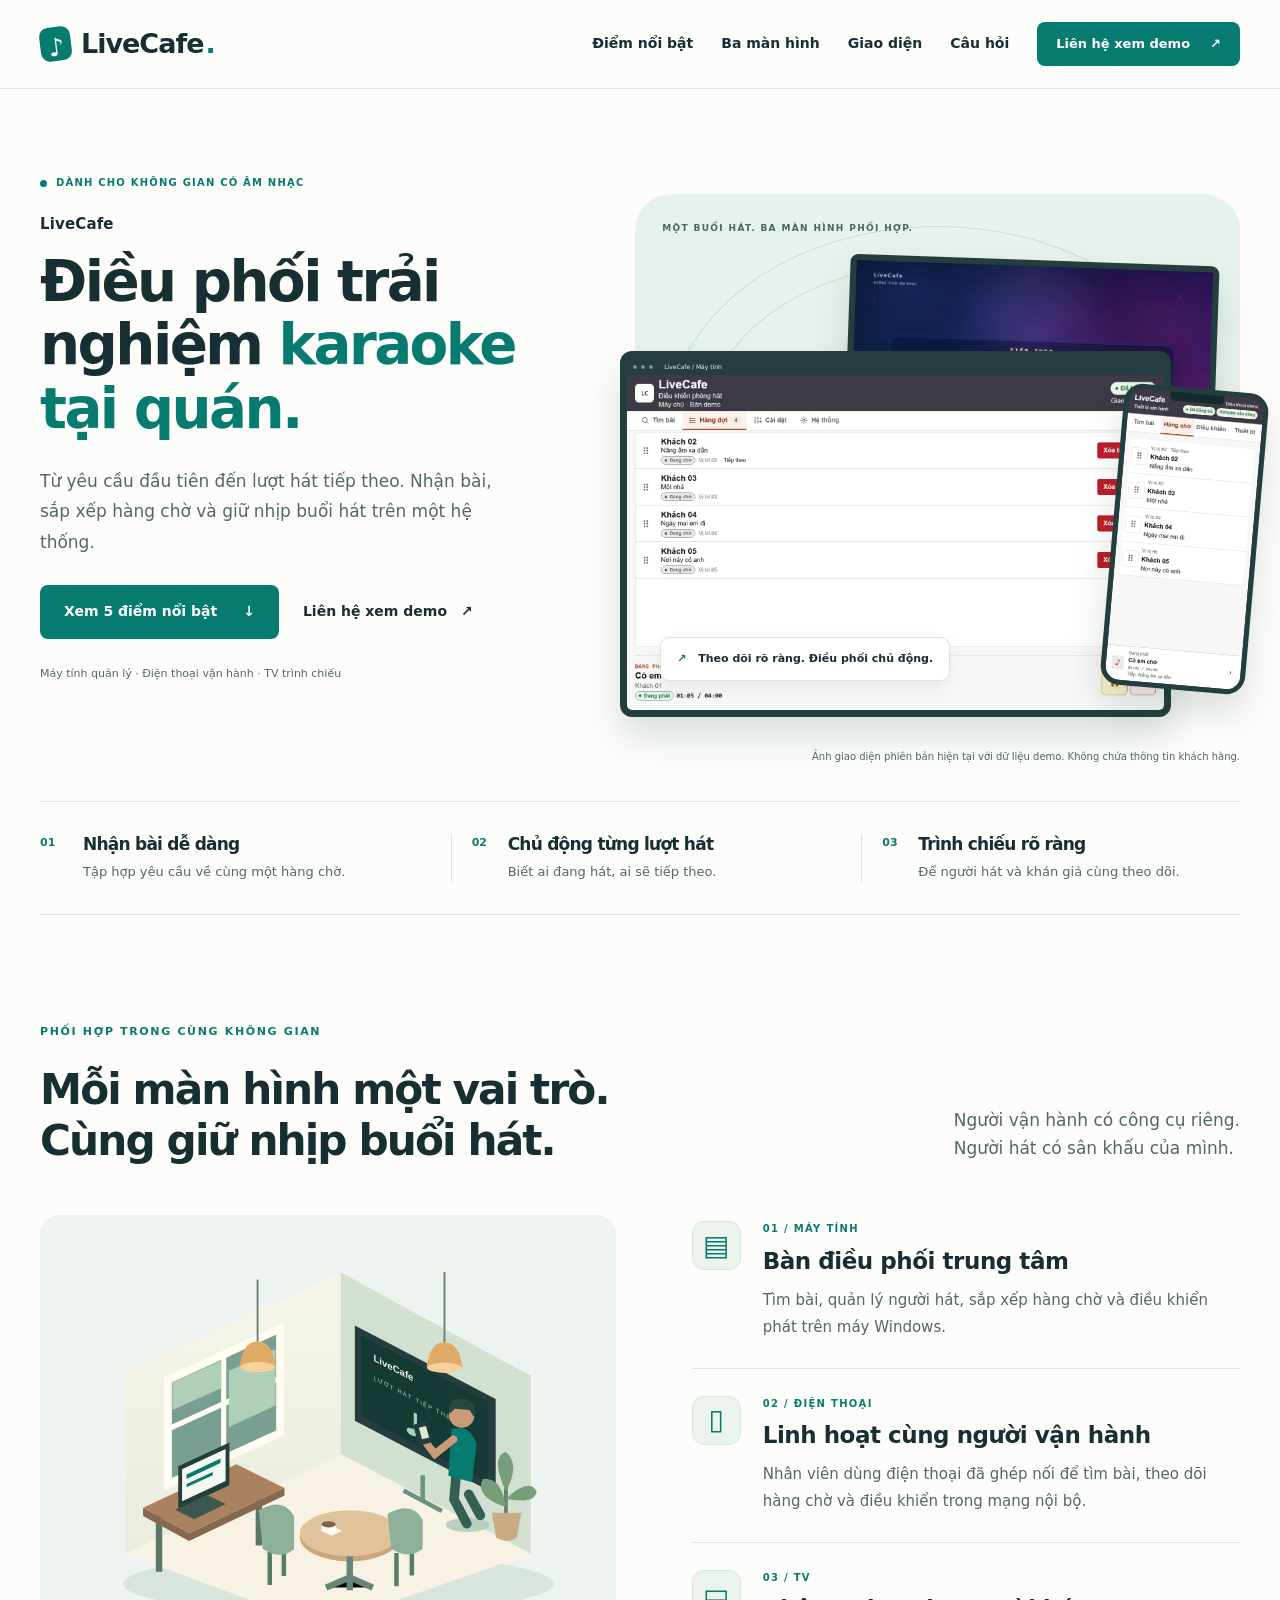
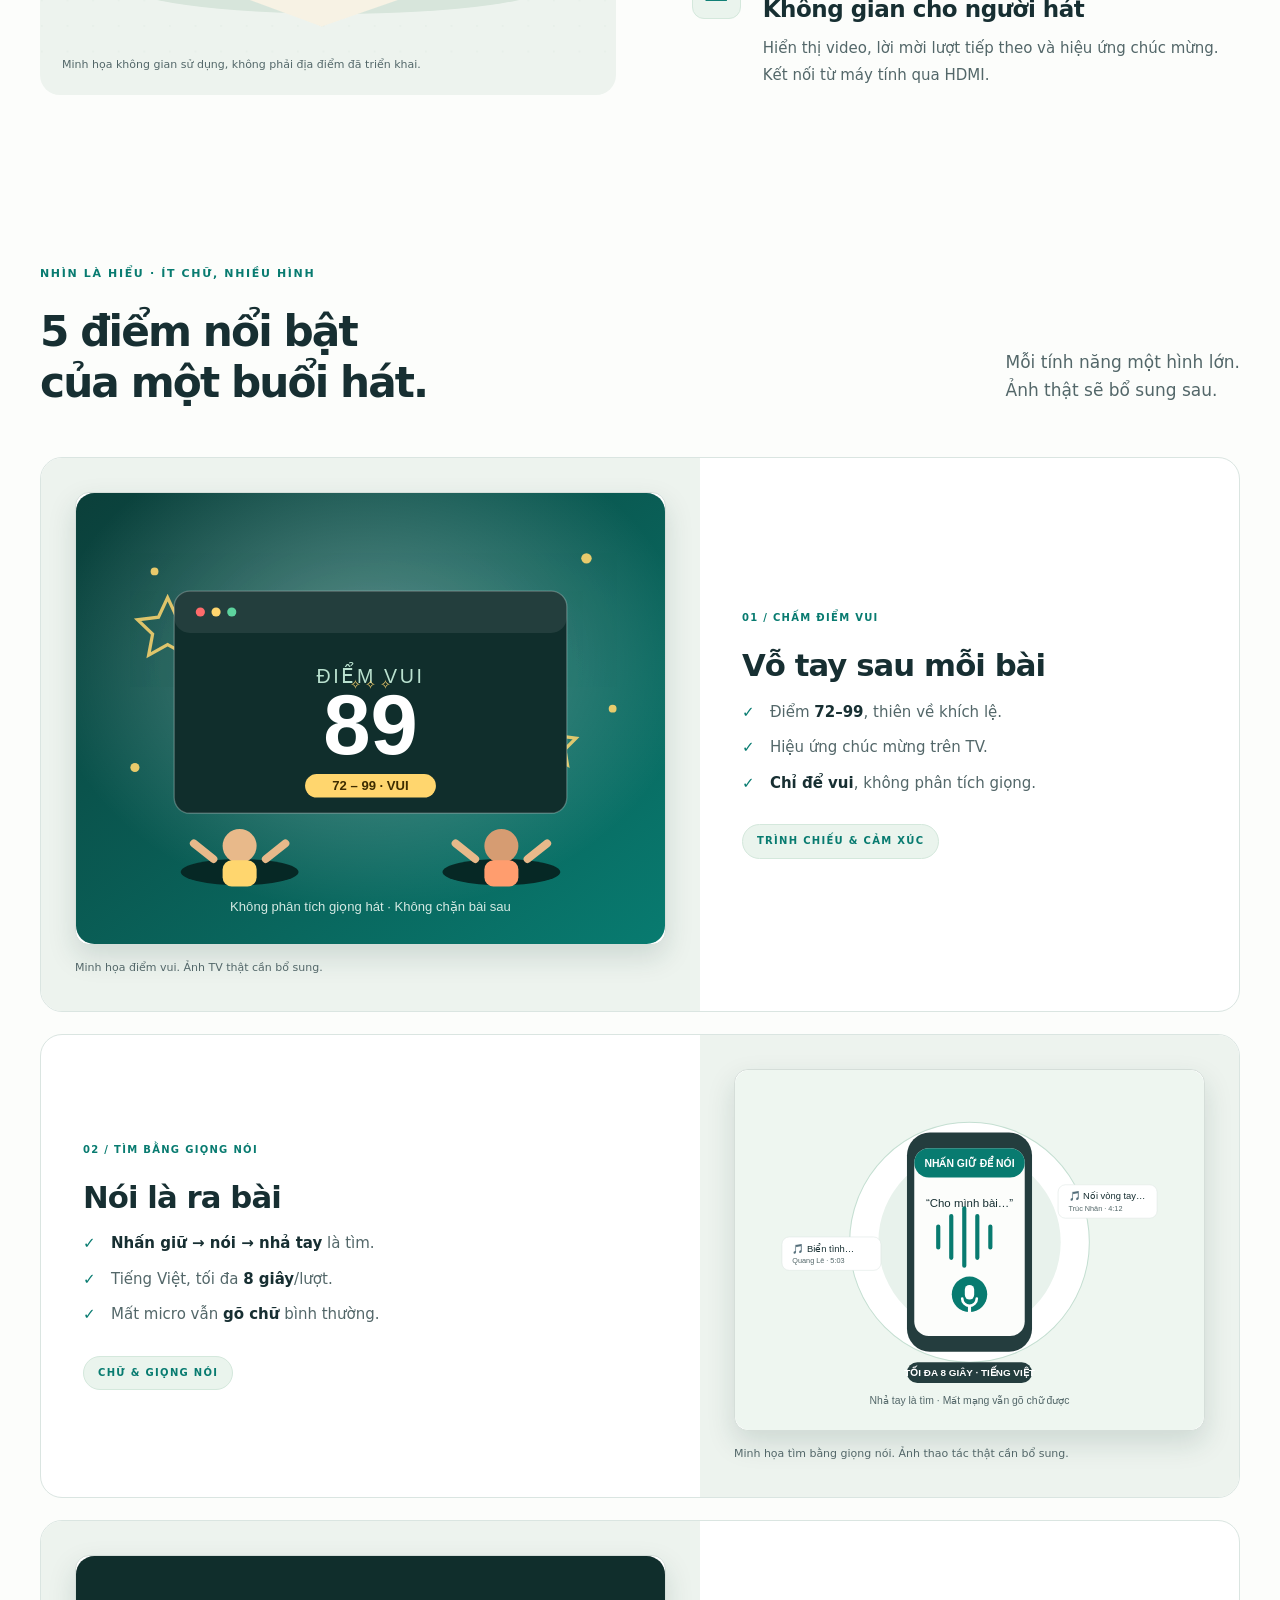
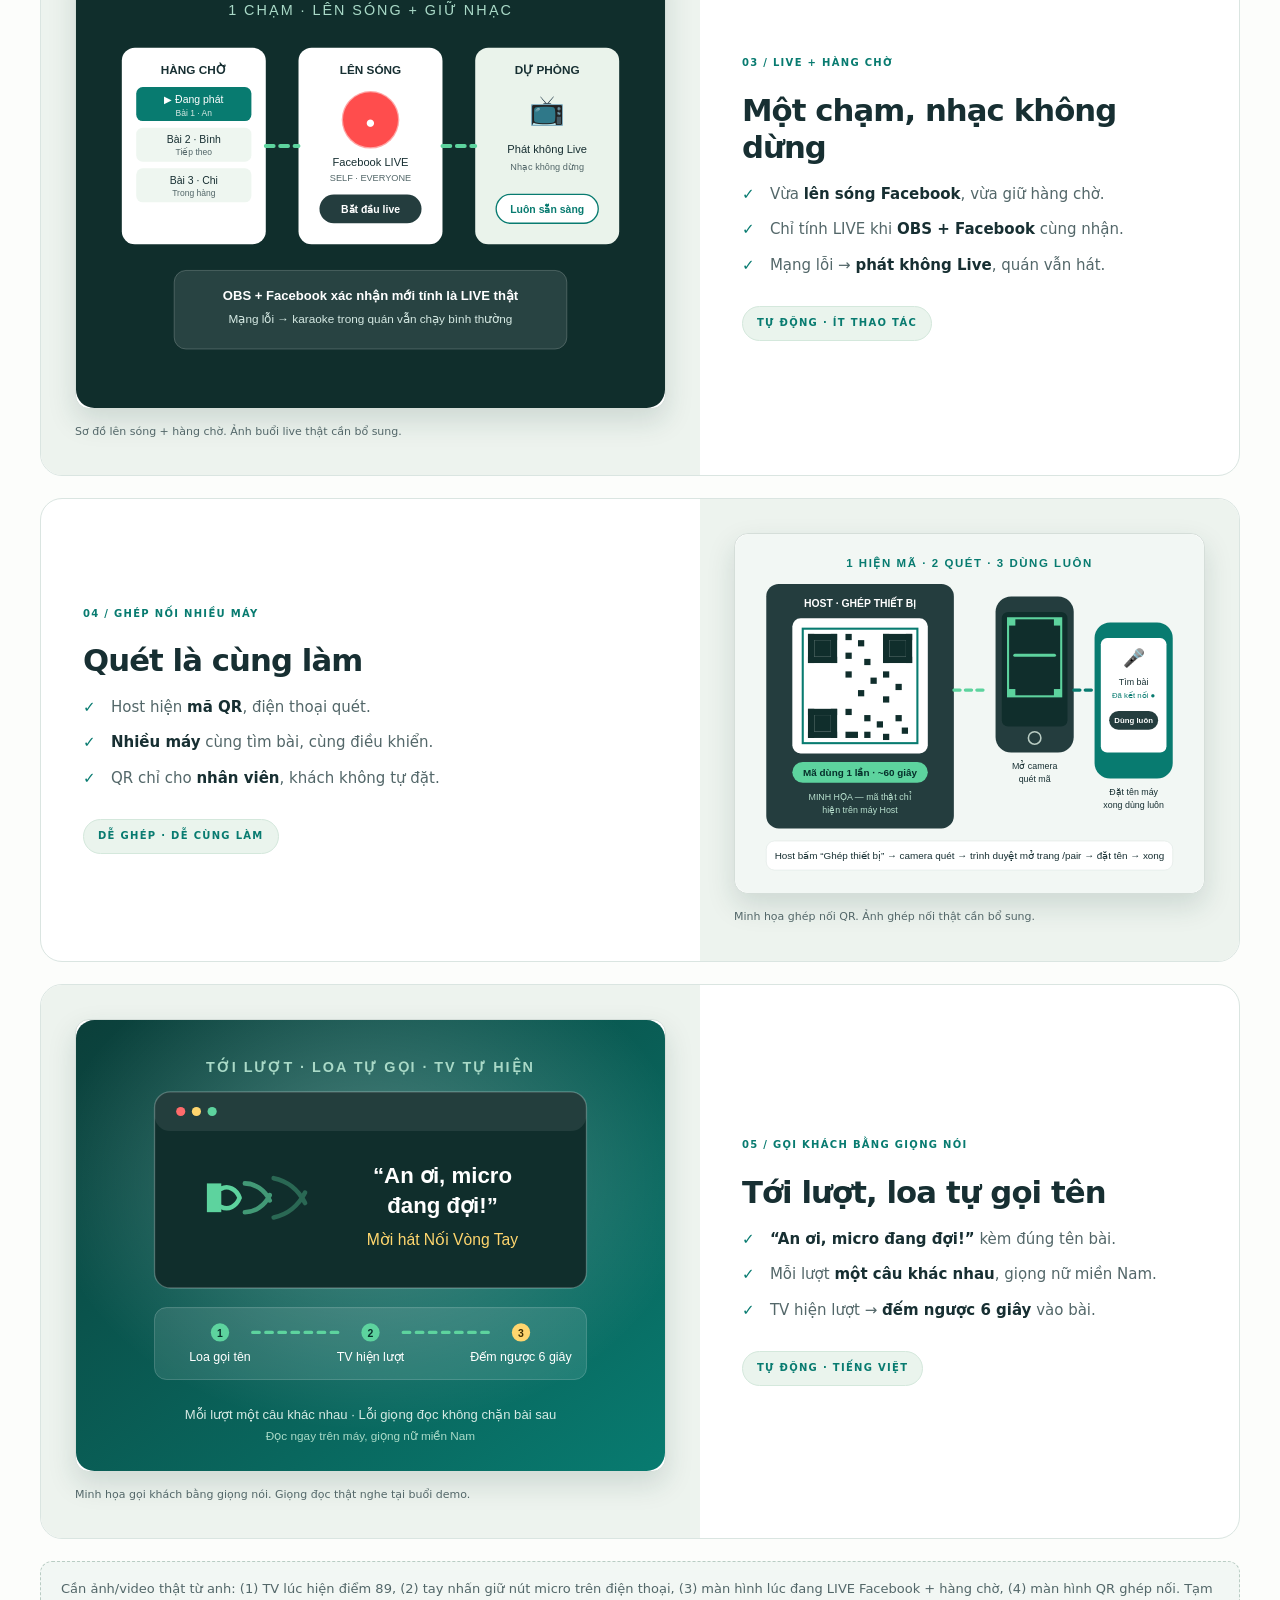
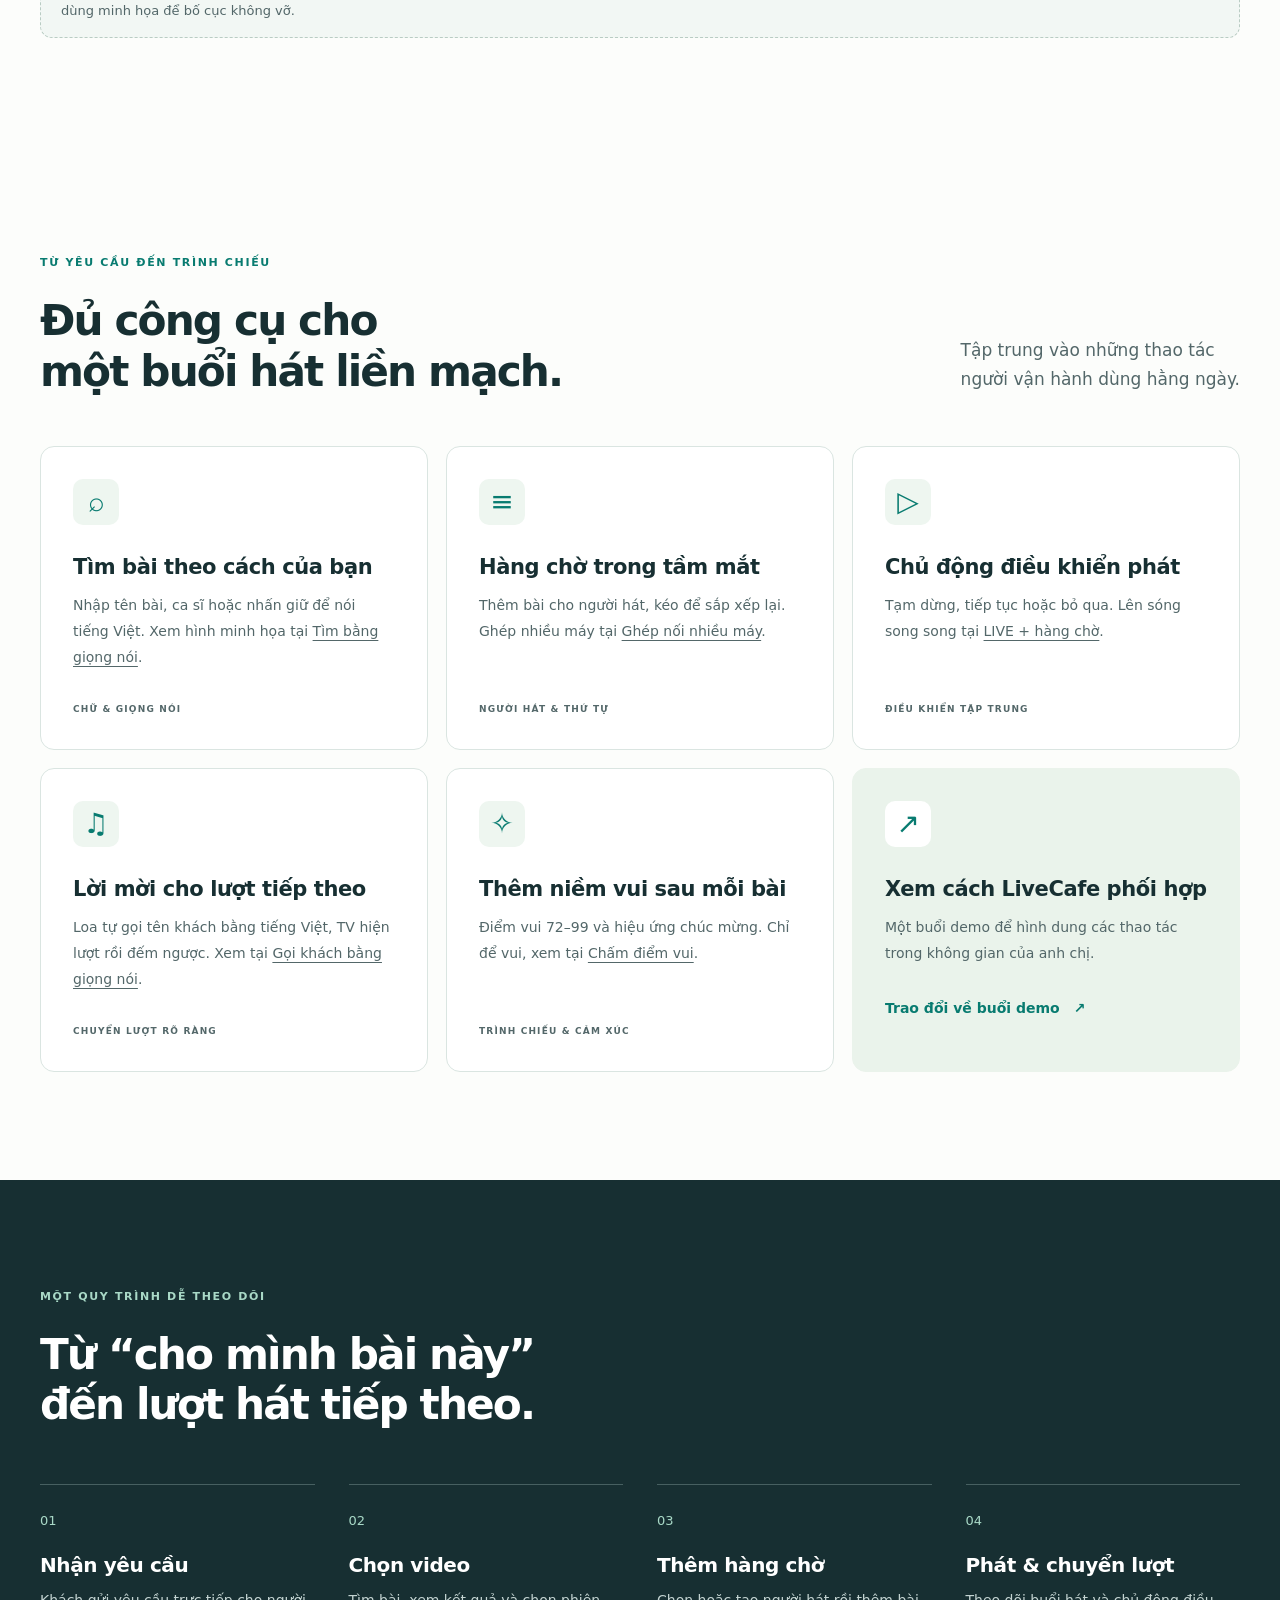
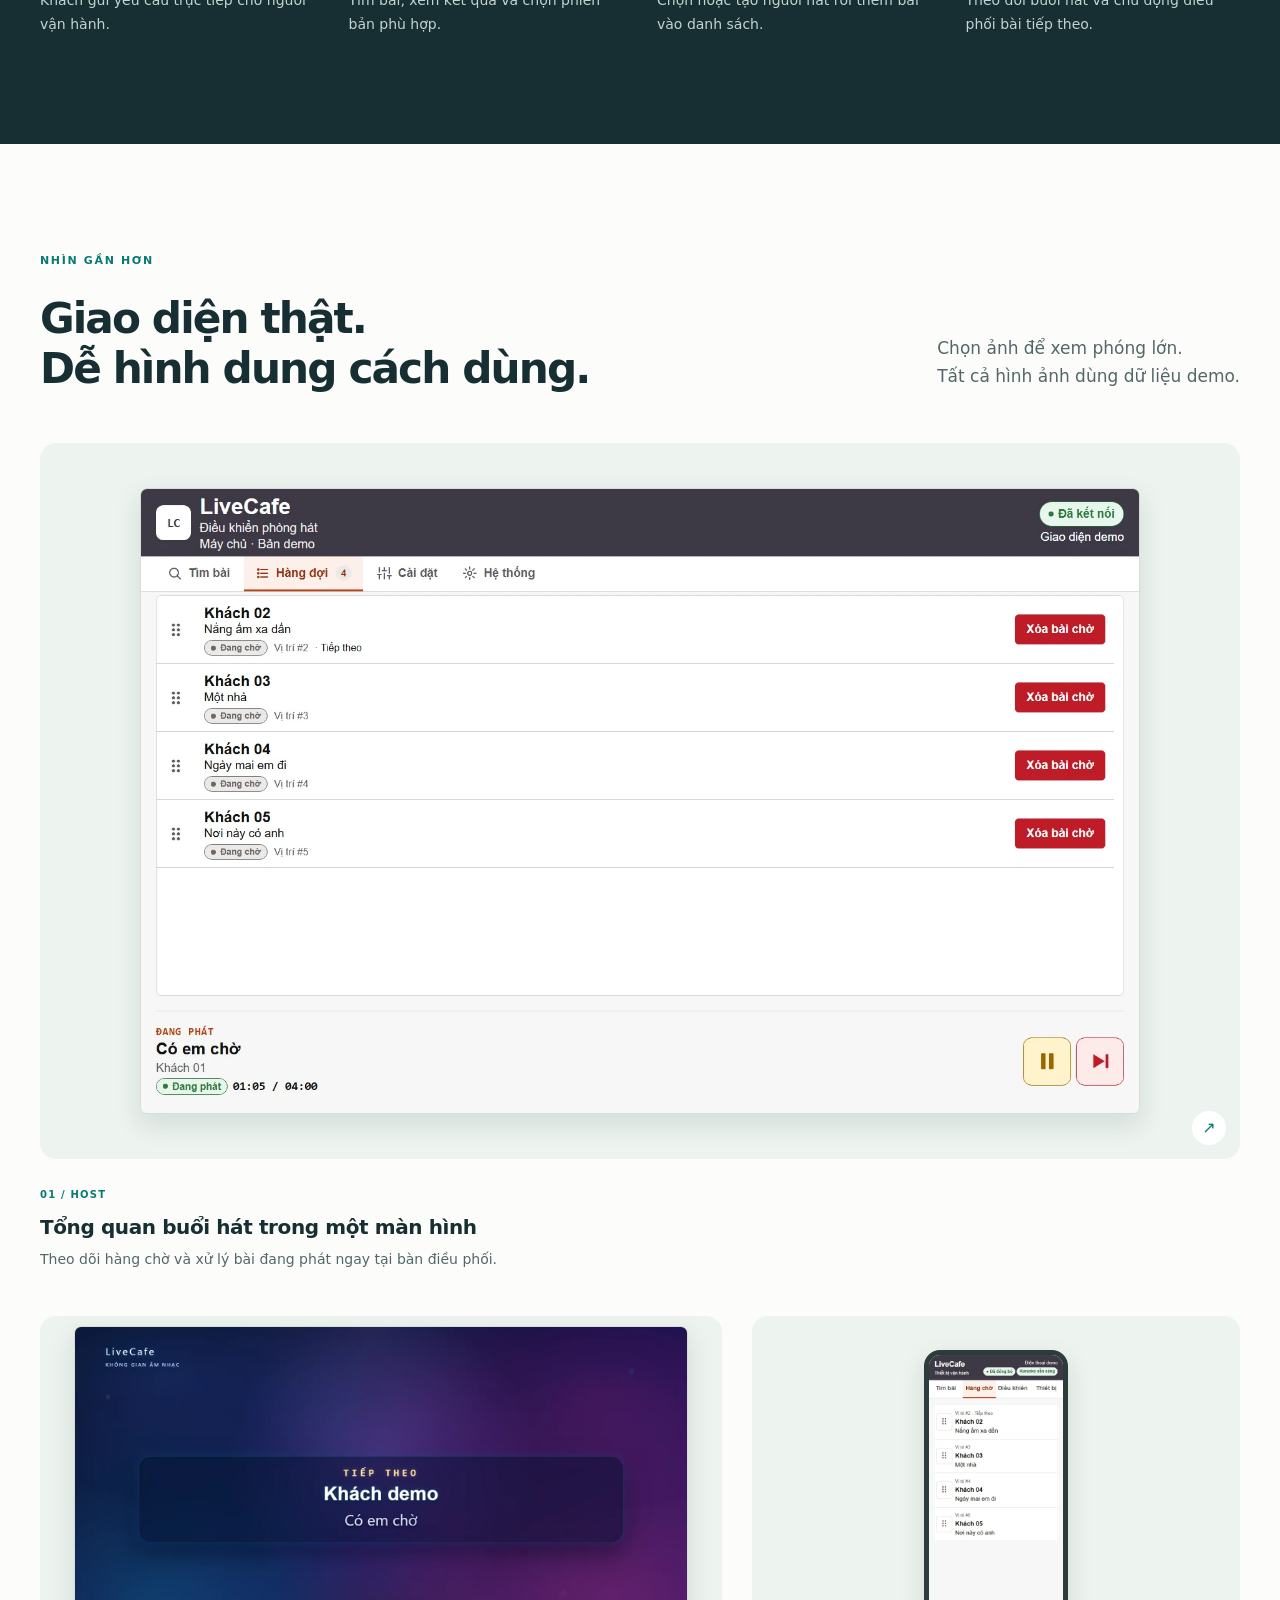
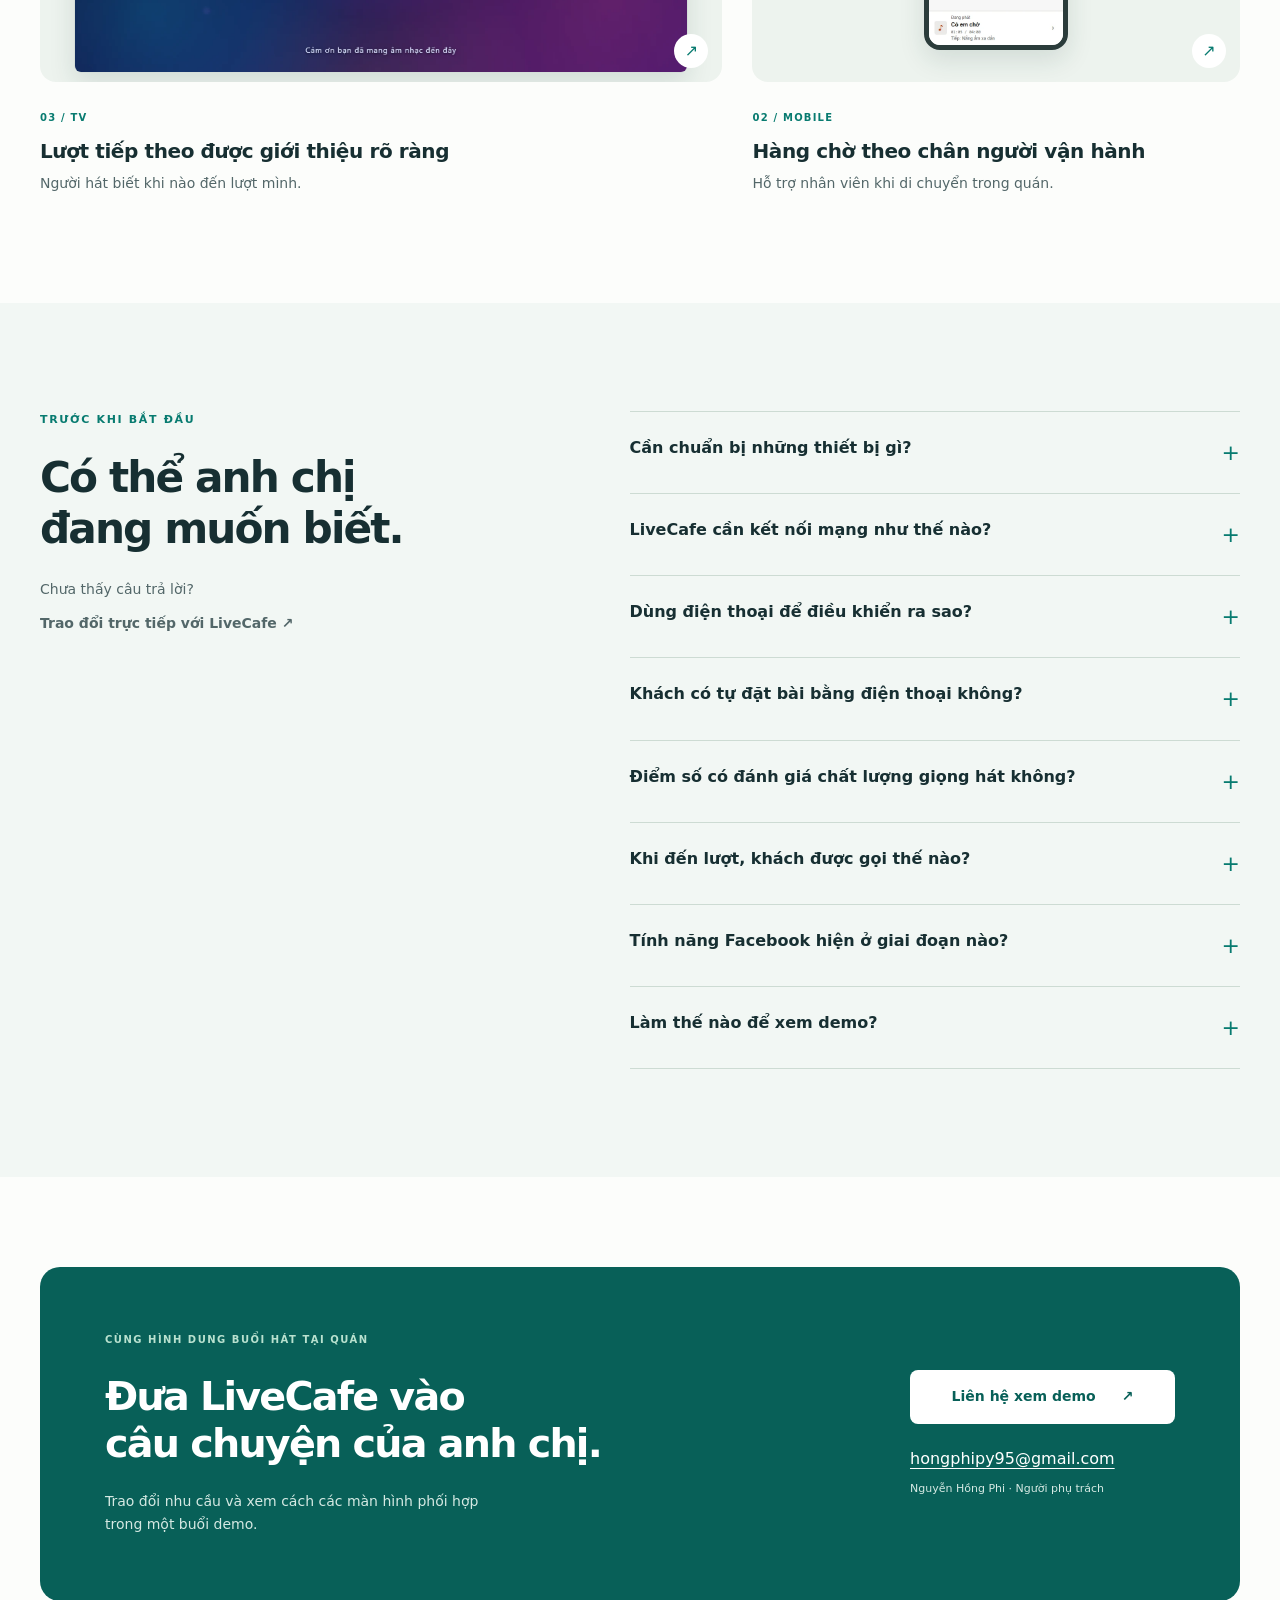
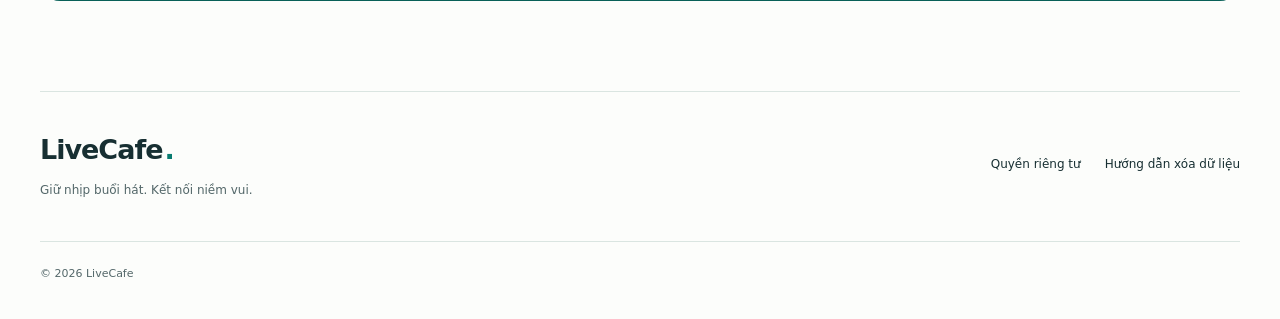
==== commit 1d94af7a: "feat: add voice-invite showcase and illustrated feature visuals" ====
--- a/index.html
+++ b/index.html
@@ -25,14 +25,14 @@
 <header class="site-header"><div class="container header-inner">
   <a class="wordmark" href="index.html" aria-label="LiveCafe — Trang chủ"><span class="brand-symbol" aria-hidden="true">♪</span>LiveCafe<span class="brand-dot">.</span></a>
   <button class="menu-toggle" type="button" aria-expanded="false" aria-controls="main-nav" hidden>Menu <span aria-hidden="true">☰</span></button>
-  <nav id="main-nav" aria-label="Điều hướng chính"><a href="#tinh-nang">Tính năng</a><a href="#ba-man-hinh">Ba màn hình</a><a href="#giao-dien">Giao diện</a><a href="#cau-hoi">Câu hỏi</a><a class="button small" href="#lien-he">Liên hệ xem demo <span aria-hidden="true">↗</span></a></nav>
+  <nav id="main-nav" aria-label="Điều hướng chính"><a href="#noi-bat">Điểm nổi bật</a><a href="#ba-man-hinh">Ba màn hình</a><a href="#giao-dien">Giao diện</a><a href="#cau-hoi">Câu hỏi</a><a class="button small" href="#lien-he">Liên hệ xem demo <span aria-hidden="true">↗</span></a></nav>
 </div></header>
 <main id="main">
 <section class="hero container" aria-labelledby="hero-title">
   <div class="hero-copy"><p class="eyebrow"><span class="status-dot" aria-hidden="true"></span> DÀNH CHO KHÔNG GIAN CÓ ÂM NHẠC</p>
     <h1 id="hero-title"><span class="hero-brand">LiveCafe</span>Điều phối trải nghiệm <em>karaoke tại quán.</em></h1>
     <p class="lead">Từ yêu cầu đầu tiên đến lượt hát tiếp theo. Nhận bài, sắp xếp hàng chờ và giữ nhịp buổi hát trên một hệ thống.</p>
-    <div class="actions"><a class="button" href="#tinh-nang">Khám phá tính năng <span aria-hidden="true">↓</span></a><a class="text-link" href="mailto:hongphipy95@gmail.com?subject=LiveCafe%20%E2%80%94%20Li%C3%AAn%20h%E1%BB%87%20xem%20demo">Liên hệ xem demo <span aria-hidden="true">↗</span></a></div>
+    <div class="actions"><a class="button" href="#noi-bat">Xem 5 điểm nổi bật <span aria-hidden="true">↓</span></a><a class="text-link" href="mailto:hongphipy95@gmail.com?subject=LiveCafe%20%E2%80%94%20Li%C3%AAn%20h%E1%BB%87%20xem%20demo">Liên hệ xem demo <span aria-hidden="true">↗</span></a></div>
     <p class="hero-note">Máy tính quản lý · Điện thoại vận hành · TV trình chiếu</p>
   </div>
   <div class="hero-visual"><div class="visual-orbit" aria-hidden="true"></div><span class="visual-caption">MỘT BUỔI HÁT. BA MÀN HÌNH PHỐI HỢP.</span>
@@ -53,14 +53,25 @@
  <div class="screens-layout"><figure class="venue-figure"><img src="assets/cafe.svg" width="900" height="690" loading="lazy" alt="Minh họa quán cà phê có bàn điều khiển, điện thoại nhân viên và màn hình TV phục vụ buổi hát"><figcaption>Minh họa không gian sử dụng, không phải địa điểm đã triển khai.</figcaption></figure>
  <div class="screen-roles"><article><span class="role-icon" aria-hidden="true">▤</span><div><p class="overline">01 / MÁY TÍNH</p><h3>Bàn điều phối trung tâm</h3><p>Tìm bài, quản lý người hát, sắp xếp hàng chờ và điều khiển phát trên máy Windows.</p></div></article><article><span class="role-icon" aria-hidden="true">▯</span><div><p class="overline">02 / ĐIỆN THOẠI</p><h3>Linh hoạt cùng người vận hành</h3><p>Nhân viên dùng điện thoại đã ghép nối để tìm bài, theo dõi hàng chờ và điều khiển trong mạng nội bộ.</p></div></article><article><span class="role-icon" aria-hidden="true">▭</span><div><p class="overline">03 / TV</p><h3>Không gian cho người hát</h3><p>Hiển thị video, lời mời lượt tiếp theo và hiệu ứng chúc mừng. Kết nối từ máy tính qua HDMI.</p></div></article></div></div>
 </div></section>
+<section id="noi-bat" class="section showcase-section container" aria-labelledby="noi-bat-title">
+ <div class="section-heading"><div><p class="eyebrow">NHÌN LÀ HIỂU · ÍT CHỮ, NHIỀU HÌNH</p><h2 id="noi-bat-title">5 điểm nổi bật<br>của một buổi hát.</h2></div><p>Mỗi tính năng một hình lớn.<br>Ảnh thật sẽ bổ sung sau.</p></div>
+ <div class="showcase-list">
+  <article id="cham-diem" class="showcase reveal"><figure class="showcase-media"><img src="assets/score-celebration.svg" width="900" height="690" loading="lazy" alt="TV hiển thị điểm vui 89 với hiệu ứng chúc mừng"><figcaption>Minh họa điểm vui. Ảnh TV thật cần bổ sung.</figcaption></figure><div class="showcase-copy"><p class="overline">01 / CHẤM ĐIỂM VUI</p><h3>Vỗ tay sau mỗi bài</h3><ul><li>Điểm <strong>72–99</strong>, thiên về khích lệ.</li><li>Hiệu ứng chúc mừng trên TV.</li><li><strong>Chỉ để vui</strong>, không phân tích giọng.</li></ul><span class="showcase-tag">TRÌNH CHIẾU &amp; CẢM XÚC</span></div></article>
+  <article id="giong-noi" class="showcase flip reveal"><figure class="showcase-media"><img src="assets/voice-search.svg" width="900" height="690" loading="lazy" alt="Điện thoại minh họa nhấn giữ để nói tiếng Việt, tối đa 8 giây"><figcaption>Minh họa tìm bằng giọng nói. Ảnh thao tác thật cần bổ sung.</figcaption></figure><div class="showcase-copy"><p class="overline">02 / TÌM BẰNG GIỌNG NÓI</p><h3>Nói là ra bài</h3><ul><li><strong>Nhấn giữ → nói → nhả tay</strong> là tìm.</li><li>Tiếng Việt, tối đa <strong>8 giây</strong>/lượt.</li><li>Mất micro vẫn <strong>gõ chữ</strong> bình thường.</li></ul><span class="showcase-tag">CHỮ &amp; GIỌNG NÓI</span></div></article>
+  <article id="live-queue" class="showcase reveal"><figure class="showcase-media"><img src="assets/live-queue.svg" width="900" height="690" loading="lazy" alt="Sơ đồ một chạm vừa phát live Facebook vừa giữ hàng chờ, có lối dự phòng phát không live"><figcaption>Sơ đồ lên sóng + hàng chờ. Ảnh buổi live thật cần bổ sung.</figcaption></figure><div class="showcase-copy"><p class="overline">03 / LIVE + HÀNG CHỜ</p><h3>Một chạm, nhạc không dừng</h3><ul><li>Vừa <strong>lên sóng Facebook</strong>, vừa giữ hàng chờ.</li><li>Chỉ tính LIVE khi <strong>OBS + Facebook</strong> cùng nhận.</li><li>Mạng lỗi → <strong>phát không Live</strong>, quán vẫn hát.</li></ul><span class="showcase-tag">TỰ ĐỘNG · ÍT THAO TÁC</span></div></article>
+  <article id="ghep-noi" class="showcase flip reveal"><figure class="showcase-media"><img src="assets/pairing.svg" width="900" height="690" loading="lazy" alt="Máy Host hiện mã QR, ba điện thoại nhân viên cùng kết nối"><figcaption>Minh họa ghép nối QR. Ảnh ghép nối thật cần bổ sung.</figcaption></figure><div class="showcase-copy"><p class="overline">04 / GHÉP NỐI NHIỀU MÁY</p><h3>Quét là cùng làm</h3><ul><li>Host hiện <strong>mã QR</strong>, điện thoại quét.</li><li><strong>Nhiều máy</strong> cùng tìm bài, cùng điều khiển.</li><li>QR chỉ cho <strong>nhân viên</strong>, khách không tự đặt.</li></ul><span class="showcase-tag">DỄ GHÉP · DỄ CÙNG LÀM</span></div></article>
+  <article id="goi-khach" class="showcase reveal"><figure class="showcase-media"><img src="assets/voice-invite.svg" width="900" height="690" loading="lazy" alt="Loa đọc câu mời tiếng Việt kèm tên khách và tên bài, TV hiện lượt rồi đếm ngược"><figcaption>Minh họa gọi khách bằng giọng nói. Giọng đọc thật nghe tại buổi demo.</figcaption></figure><div class="showcase-copy"><p class="overline">05 / GỌI KHÁCH BẰNG GIỌNG NÓI</p><h3>Tới lượt, loa tự gọi tên</h3><ul><li><strong>“An ơi, micro đang đợi!”</strong> kèm đúng tên bài.</li><li>Mỗi lượt <strong>một câu khác nhau</strong>, giọng nữ miền Nam.</li><li>TV hiện lượt → <strong>đếm ngược 6 giây</strong> vào bài.</li></ul><span class="showcase-tag">TỰ ĐỘNG · TIẾNG VIỆT</span></div></article>
+ </div>
+ <p class="asset-note">Cần ảnh/video thật từ anh: (1) TV lúc hiện điểm 89, (2) tay nhấn giữ nút micro trên điện thoại, (3) màn hình lúc đang LIVE Facebook + hàng chờ, (4) màn hình QR ghép nối. Tạm dùng minh họa để bố cục không vỡ.</p>
+</section>
 <section id="tinh-nang" class="section container">
  <div class="section-heading"><div><p class="eyebrow">TỪ YÊU CẦU ĐẾN TRÌNH CHIẾU</p><h2>Đủ công cụ cho<br>một buổi hát liền mạch.</h2></div><p>Tập trung vào những thao tác<br>người vận hành dùng hằng ngày.</p></div>
  <div class="features-grid">
-  <article class="feature"><span class="feature-icon" aria-hidden="true">⌕</span><h3>Tìm bài theo cách của bạn</h3><p>Nhập tên bài, ca sĩ hoặc nhấn giữ để nói tiếng Việt. Xem kết quả và chọn video phù hợp.</p><span class="feature-label">CHỮ & GIỌNG NÓI</span></article>
-  <article class="feature"><span class="feature-icon" aria-hidden="true">≡</span><h3>Hàng chờ trong tầm mắt</h3><p>Thêm bài cho người hát, theo dõi thứ tự và kéo để sắp xếp lại khi cần.</p><span class="feature-label">NGƯỜI HÁT & THỨ TỰ</span></article>
-  <article class="feature"><span class="feature-icon" aria-hidden="true">▷</span><h3>Chủ động điều khiển phát</h3><p>Tạm dừng, tiếp tục hoặc bỏ qua. Thay video khi bài được chọn cần xử lý.</p><span class="feature-label">ĐIỀU KHIỂN TẬP TRUNG</span></article>
-  <article class="feature"><span class="feature-icon" aria-hidden="true">♫</span><h3>Lời mời cho lượt tiếp theo</h3><p>Mời người hát bằng tiếng Việt, kết hợp hiển thị trên TV và đếm ngược chuyển bài.</p><span class="feature-label">CHUYỂN LƯỢT RÕ RÀNG</span></article>
-  <article class="feature"><span class="feature-icon" aria-hidden="true">✧</span><h3>Thêm niềm vui sau mỗi bài</h3><p>Điểm vui và hiệu ứng chúc mừng giúp tạo không khí. Điểm số mang tính giải trí, không phân tích giọng hát.</p><span class="feature-label">TRÌNH CHIẾU & CẢM XÚC</span></article>
+  <article class="feature"><span class="feature-icon" aria-hidden="true">⌕</span><h3>Tìm bài theo cách của bạn</h3><p>Nhập tên bài, ca sĩ hoặc nhấn giữ để nói tiếng Việt. Xem hình minh họa tại <a href="#giong-noi">Tìm bằng giọng nói</a>.</p><span class="feature-label">CHỮ &amp; GIỌNG NÓI</span></article>
+  <article class="feature"><span class="feature-icon" aria-hidden="true">≡</span><h3>Hàng chờ trong tầm mắt</h3><p>Thêm bài cho người hát, kéo để sắp xếp lại. Ghép nhiều máy tại <a href="#ghep-noi">Ghép nối nhiều máy</a>.</p><span class="feature-label">NGƯỜI HÁT &amp; THỨ TỰ</span></article>
+  <article class="feature"><span class="feature-icon" aria-hidden="true">▷</span><h3>Chủ động điều khiển phát</h3><p>Tạm dừng, tiếp tục hoặc bỏ qua. Lên sóng song song tại <a href="#live-queue">LIVE + hàng chờ</a>.</p><span class="feature-label">ĐIỀU KHIỂN TẬP TRUNG</span></article>
+  <article class="feature"><span class="feature-icon" aria-hidden="true">♫</span><h3>Lời mời cho lượt tiếp theo</h3><p>Loa tự gọi tên khách bằng tiếng Việt, TV hiện lượt rồi đếm ngược. Xem tại <a href="#goi-khach">Gọi khách bằng giọng nói</a>.</p><span class="feature-label">CHUYỂN LƯỢT RÕ RÀNG</span></article>
+  <article class="feature"><span class="feature-icon" aria-hidden="true">✧</span><h3>Thêm niềm vui sau mỗi bài</h3><p>Điểm vui 72–99 và hiệu ứng chúc mừng. Chỉ để vui, xem tại <a href="#cham-diem">Chấm điểm vui</a>.</p><span class="feature-label">TRÌNH CHIẾU &amp; CẢM XÚC</span></article>
   <article class="feature feature-note"><span class="feature-icon" aria-hidden="true">↗</span><h3>Xem cách LiveCafe phối hợp</h3><p>Một buổi demo để hình dung các thao tác trong không gian của anh chị.</p><a class="text-link" href="#lien-he">Trao đổi về buổi demo <span aria-hidden="true">↗</span></a></article>
  </div>
 </section>
@@ -76,7 +87,8 @@
  <details><summary>Dùng điện thoại để điều khiển ra sao?</summary><p>Người vận hành ghép nối điện thoại từ máy Host, sau đó dùng giao diện trên trình duyệt để tìm bài, quản lý hàng chờ và điều khiển. Tìm bằng giọng nói trên điện thoại cần kết nối HTTPS tin cậy và quyền sử dụng micro.</p></details>
  <details><summary>Khách có tự đặt bài bằng điện thoại không?</summary><p>Phiên bản hiện tại dành quyền chọn và thêm bài cho người vận hành. Khách gửi yêu cầu trực tiếp cho nhân viên. Mã QR được dùng để ghép nối thiết bị vận hành, không phải để khách tự đặt bài.</p></details>
  <details><summary>Điểm số có đánh giá chất lượng giọng hát không?</summary><p>Không. Điểm số và hiệu ứng chúc mừng chỉ mang tính giải trí, giúp tạo không khí cho buổi hát. LiveCafe không dùng điểm này để phân tích hay đánh giá giọng hát.</p></details>
- <details><summary>Tính năng Facebook hiện ở giai đoạn nào?</summary><p>Công việc kết nối Facebook đang tạm dừng. Livestream Công khai chưa được giới thiệu là khả năng đã hoàn thiện; nội dung demo hiện tập trung vào trải nghiệm karaoke và điều phối tại quán.</p></details>
+ <details><summary>Khi đến lượt, khách được gọi thế nào?</summary><p>Loa tự đọc câu mời tiếng Việt kèm tên khách và tên bài, ví dụ “An ơi, micro đang đợi!”. Mỗi lượt một câu khác nhau, TV hiện tên người lên hát rồi đếm ngược 6 giây vào bài. Giọng đọc chạy ngay trên máy; nếu lỗi, bài tiếp theo vẫn chạy bình thường. Nghe thử tại <a href="#goi-khach">Gọi khách bằng giọng nói</a>.</p></details>
+ <details><summary>Tính năng Facebook hiện ở giai đoạn nào?</summary><p>Luồng thiết kế: Host <strong>Cài đặt → Cấu hình Facebook → Lưu → Kiểm tra</strong>, chọn SELF/EVERYONE cho từng bài, một chạm lên sóng song song hàng chờ; chỉ tính LIVE khi OBS và Facebook cùng xác nhận, nếu không sẽ <strong>phát không Live</strong> để nhạc không dừng. Livestream công khai chưa giới thiệu là khả năng đã hoàn thiện; demo hiện tập trung vào karaoke và điều phối tại quán. Xem sơ đồ tại <a href="#live-queue">LIVE + hàng chờ</a>.</p></details>
  <details><summary>Làm thế nào để xem demo?</summary><p>Gửi email đến <a href="mailto:hongphipy95@gmail.com?subject=LiveCafe%20%E2%80%94%20Li%C3%AAn%20h%E1%BB%87%20xem%20demo">hongphipy95@gmail.com</a> với tiêu đề “LiveCafe — Liên hệ xem demo”. Anh chị có thể mô tả ngắn không gian, thiết bị hiện có và nội dung muốn xem.</p></details>
  </div></div></section>
 <section id="lien-he" class="contact-section container"><div class="contact-card"><div><p class="eyebrow">CÙNG HÌNH DUNG BUỔI HÁT TẠI QUÁN</p><h2>Đưa LiveCafe vào<br>câu chuyện của anh chị.</h2><p>Trao đổi nhu cầu và xem cách các màn hình phối hợp<br class="desktop-break"> trong một buổi demo.</p></div><div class="contact-actions"><a class="button light" href="mailto:hongphipy95@gmail.com?subject=LiveCafe%20%E2%80%94%20Li%C3%AAn%20h%E1%BB%87%20xem%20demo">Liên hệ xem demo <span aria-hidden="true">↗</span></a><a class="email" href="mailto:hongphipy95@gmail.com?subject=LiveCafe%20%E2%80%94%20Li%C3%AAn%20h%E1%BB%87%20xem%20demo">hongphipy95@gmail.com</a><p>Nguyễn Hồng Phi · Người phụ trách</p></div></div></section>
--- a/style.css
+++ b/style.css
@@ -9,3 +9,6 @@
 @media(max-width:480px){.container{width:calc(100% - 40px)}.wordmark{font-size:24px}.brand-symbol{width:27px;height:30px}.hero{padding-top:38px;gap:36px;padding-bottom:24px}.hero .eyebrow{font-size:8px;letter-spacing:.08em;margin-bottom:20px}.hero h1{font-size:40px;line-height:1.17}.hero-brand{font-size:13px;margin-bottom:14px}.lead{font-size:15px;margin-top:20px}.actions{gap:10px;margin-top:22px}.hero .button{font-size:13px;min-height:49px}.hero .text-link{font-size:12px;gap:7px}.hero-note{font-size:9px;line-height:1.8;margin-top:18px}.hero-visual{height:285px;width:calc(100% - 14px);border-radius:23px 23px 65px 23px}.visual-caption{top:18px;left:17px;font-size:6px;letter-spacing:.1em}.tv-device{top:43px;right:15px;border-width:4px}.desktop-device{left:-8px;top:110px;border-width:4px;border-radius:8px}.phone-device{top:132px;right:-12px;border-width:3px;border-radius:13px;width:25%}.device-bar{height:11px;font-size:4px}.device-bar i{width:3px;height:3px}.visual-tag{font-size:7px;padding:9px;left:9px;bottom:2px}.visual-orbit{inset:20px}.demo-caption{font-size:8px;padding-bottom:26px}.value-strip{grid-template-columns:1fr;padding-block:25px;gap:22px}.value-strip>div,.value-strip>div+div{padding-left:39px!important;border:0}.index{position:absolute;top:0;left:0!important}.value-strip h2{font-size:17px}.value-strip p{font-size:13px}.section{padding-block:58px}.section h2{font-size:32px}.section .eyebrow{font-size:9px;margin-bottom:17px;letter-spacing:.1em}.section-heading{display:block;margin-bottom:30px}.section-heading>p{margin-top:20px}.section-heading>p br{display:none}.screen-roles{display:block}.screen-roles article{display:flex;gap:17px;padding-block:22px;border-bottom:1px solid var(--line)}.screen-roles h3{font-size:20px}.screen-roles p:not(.overline){font-size:14px}.role-icon{width:42px;height:42px}.features-grid{grid-template-columns:1fr;gap:14px}.feature{min-height:0;padding:26px}.feature-icon{margin-bottom:21px}.feature h3{font-size:21px}.feature-label{padding-top:20px}.steps{gap:30px 22px;margin-top:32px}.steps h3{font-size:17px}.steps p{font-size:13px}.gallery{display:flex;flex-direction:column;gap:32px}.gallery-host .gallery-frame{padding:15px}.gallery-mobile .gallery-frame{height:360px}.gallery-mobile img{height:312px}.gallery-tv .gallery-frame{height:auto;padding:20px}.gallery h3{font-size:20px}.gallery p{font-size:14px}.faq-list summary{font-size:15px;padding:20px 0;gap:18px}.faq-list details>p{padding-right:0}.contact-section{padding-block:50px}.contact-card{padding:30px 25px;border-radius:14px}.contact-card h2{font-size:31px}.contact-card .eyebrow{font-size:8px;letter-spacing:.09em}.contact-card p:not(.eyebrow){font-size:14px}.contact-actions .button{min-width:0;width:100%;gap:18px}.contact-actions .email{font-size:14px;overflow-wrap:anywhere}.desktop-break{display:none}.site-footer{gap:25px;padding-top:30px}.site-footer nav{flex-direction:column;gap:13px}.copyright{margin-top:0!important}.policy{margin-top:40px;padding-inline:20px}.policy h1{font-size:34px}.policy h2{font-size:22px}.lightbox{padding:60px 12px 16px}.lightbox p{font-size:12px}}
 @media(prefers-reduced-motion:reduce){html{scroll-behavior:auto}*,*::before,*::after{animation:none!important;transition:none!important}}
 @media(prefers-reduced-motion:no-preference){.hero-copy{animation:appear .5s ease-out both}.hero-visual{animation:appear .65s ease-out both}@keyframes appear{from{opacity:0;transform:translateY(10px)}to{opacity:1;transform:none}}}
+.showcase-section{padding-top:80px}.showcase-list{display:grid;gap:22px}.showcase{display:grid;grid-template-columns:1.1fr .9fr;gap:0;background:#fff;border:1px solid var(--line);border-radius:22px;overflow:hidden;transition:transform .25s ease,box-shadow .25s ease,border-color .25s ease}.showcase:hover{transform:translateY(-3px);box-shadow:0 18px 40px #143b3022;border-color:#bcd8cb}.showcase:active{transform:translateY(0) scale(.997)}.showcase-media{margin:0;background:#edf3ee;padding:34px;display:flex;flex-direction:column;gap:14px;justify-content:center}.showcase-media img{width:100%;border-radius:14px;box-shadow:0 12px 28px #153d3425;border:1px solid #d5ded9;background:#fff}.showcase-media figcaption{font-size:11px;color:var(--muted)}.showcase-copy{padding:44px 42px;display:flex;flex-direction:column;justify-content:center}.showcase-copy h3{font-size:clamp(24px,2.4vw,32px);margin:10px 0 16px;letter-spacing:-.03em}.showcase-copy ul{list-style:none;margin:0 0 6px;padding:0;display:grid;gap:10px}.showcase-copy li{position:relative;padding-left:28px;font-size:15px;color:var(--muted);line-height:1.7}.showcase-copy li:before{content:"✓";position:absolute;left:0;top:0;color:var(--teal);font-weight:800}.showcase-copy li strong{color:var(--ink)}.showcase.flip .showcase-media{order:2}.showcase-tag{margin-top:22px;align-self:flex-start;font-size:10px;font-weight:750;letter-spacing:.13em;color:var(--teal);background:#eaf4ed;border:1px solid #d4e8dc;padding:8px 14px;border-radius:999px}.asset-note{margin-top:22px;font-size:13px;background:var(--mist);border:1px dashed #b9ccc3;border-radius:12px;padding:16px 20px}.reveal{opacity:0;transform:translateY(16px)}.reveal.is-visible{opacity:1;transform:none;transition:opacity .55s ease,transform .55s cubic-bezier(.2,.7,.3,1)}
+@media(max-width:900px){.showcase,.showcase.flip{grid-template-columns:1fr}.showcase.flip .showcase-media{order:0}.showcase-copy{padding:28px 24px}.showcase-media{padding:20px}.showcase-section{padding-top:56px}}
+@media(prefers-reduced-motion:reduce){.reveal{opacity:1;transform:none}.showcase:hover{transform:none}}
